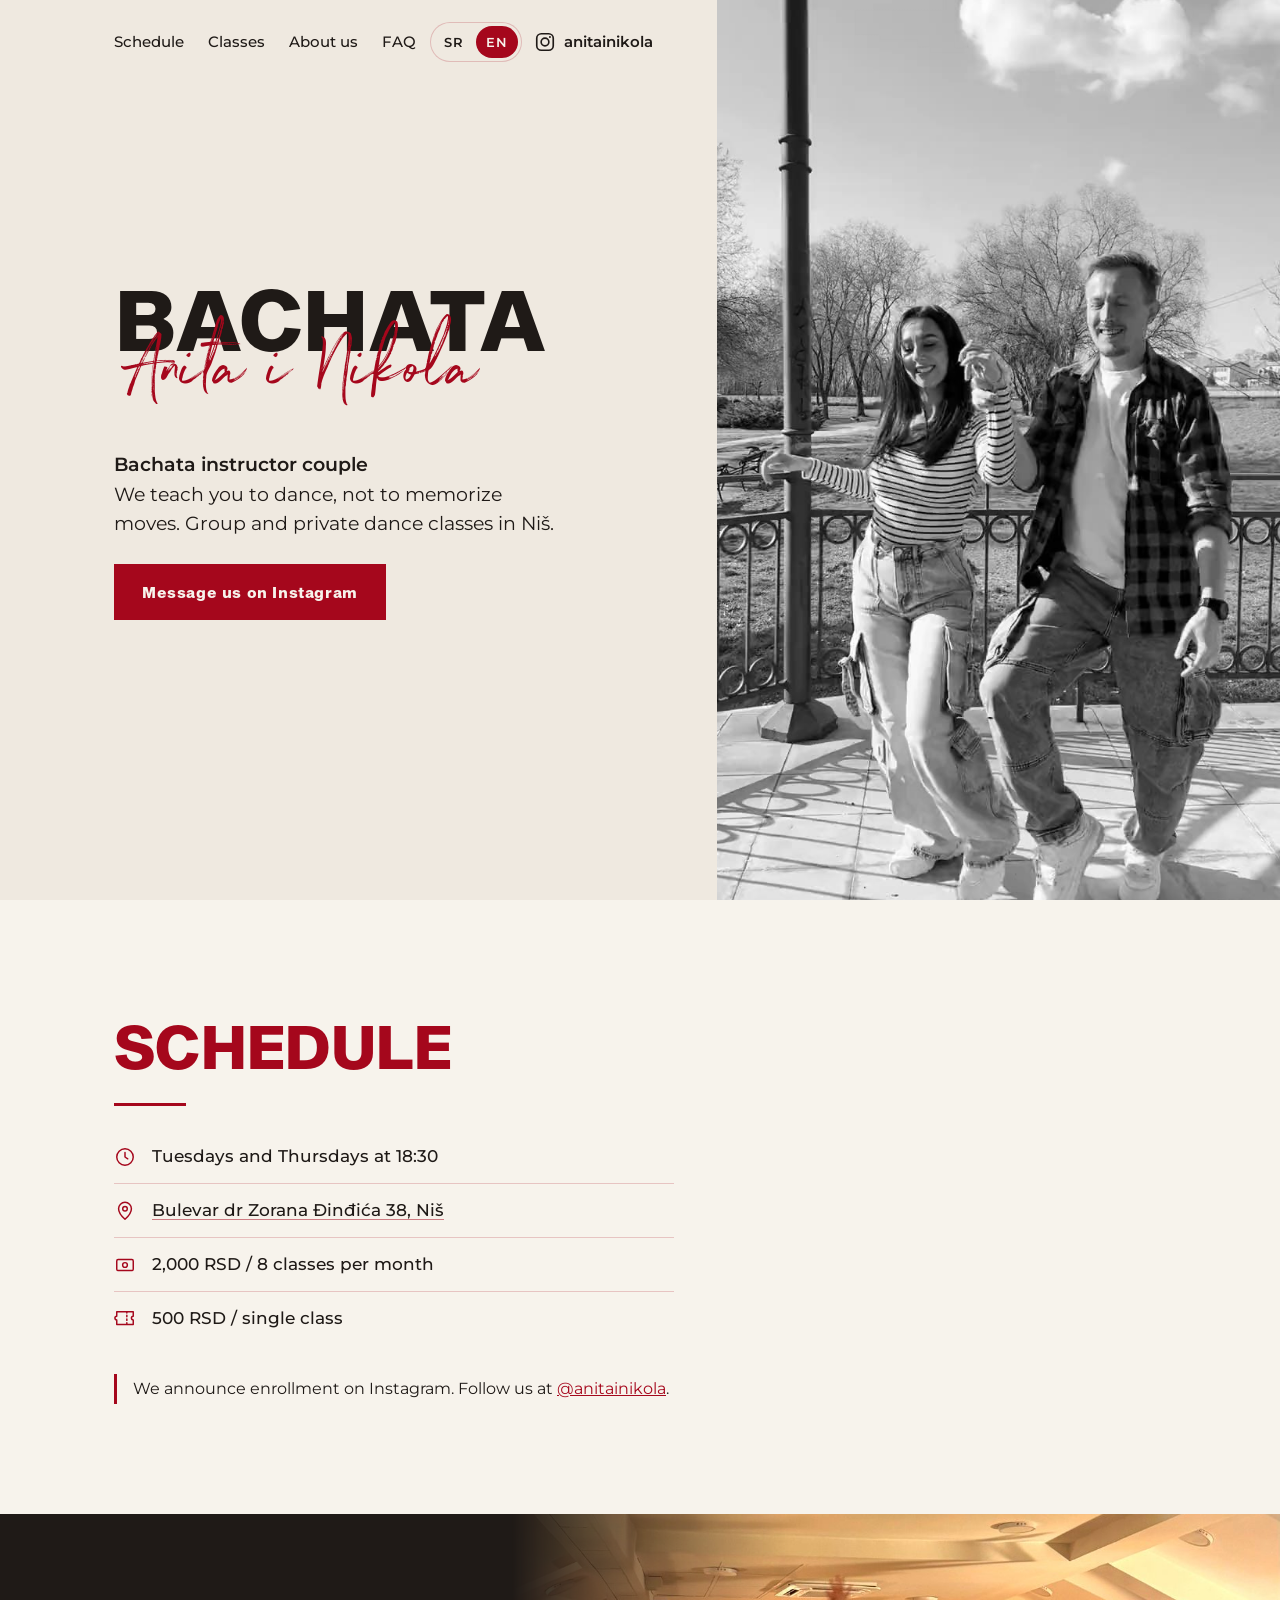
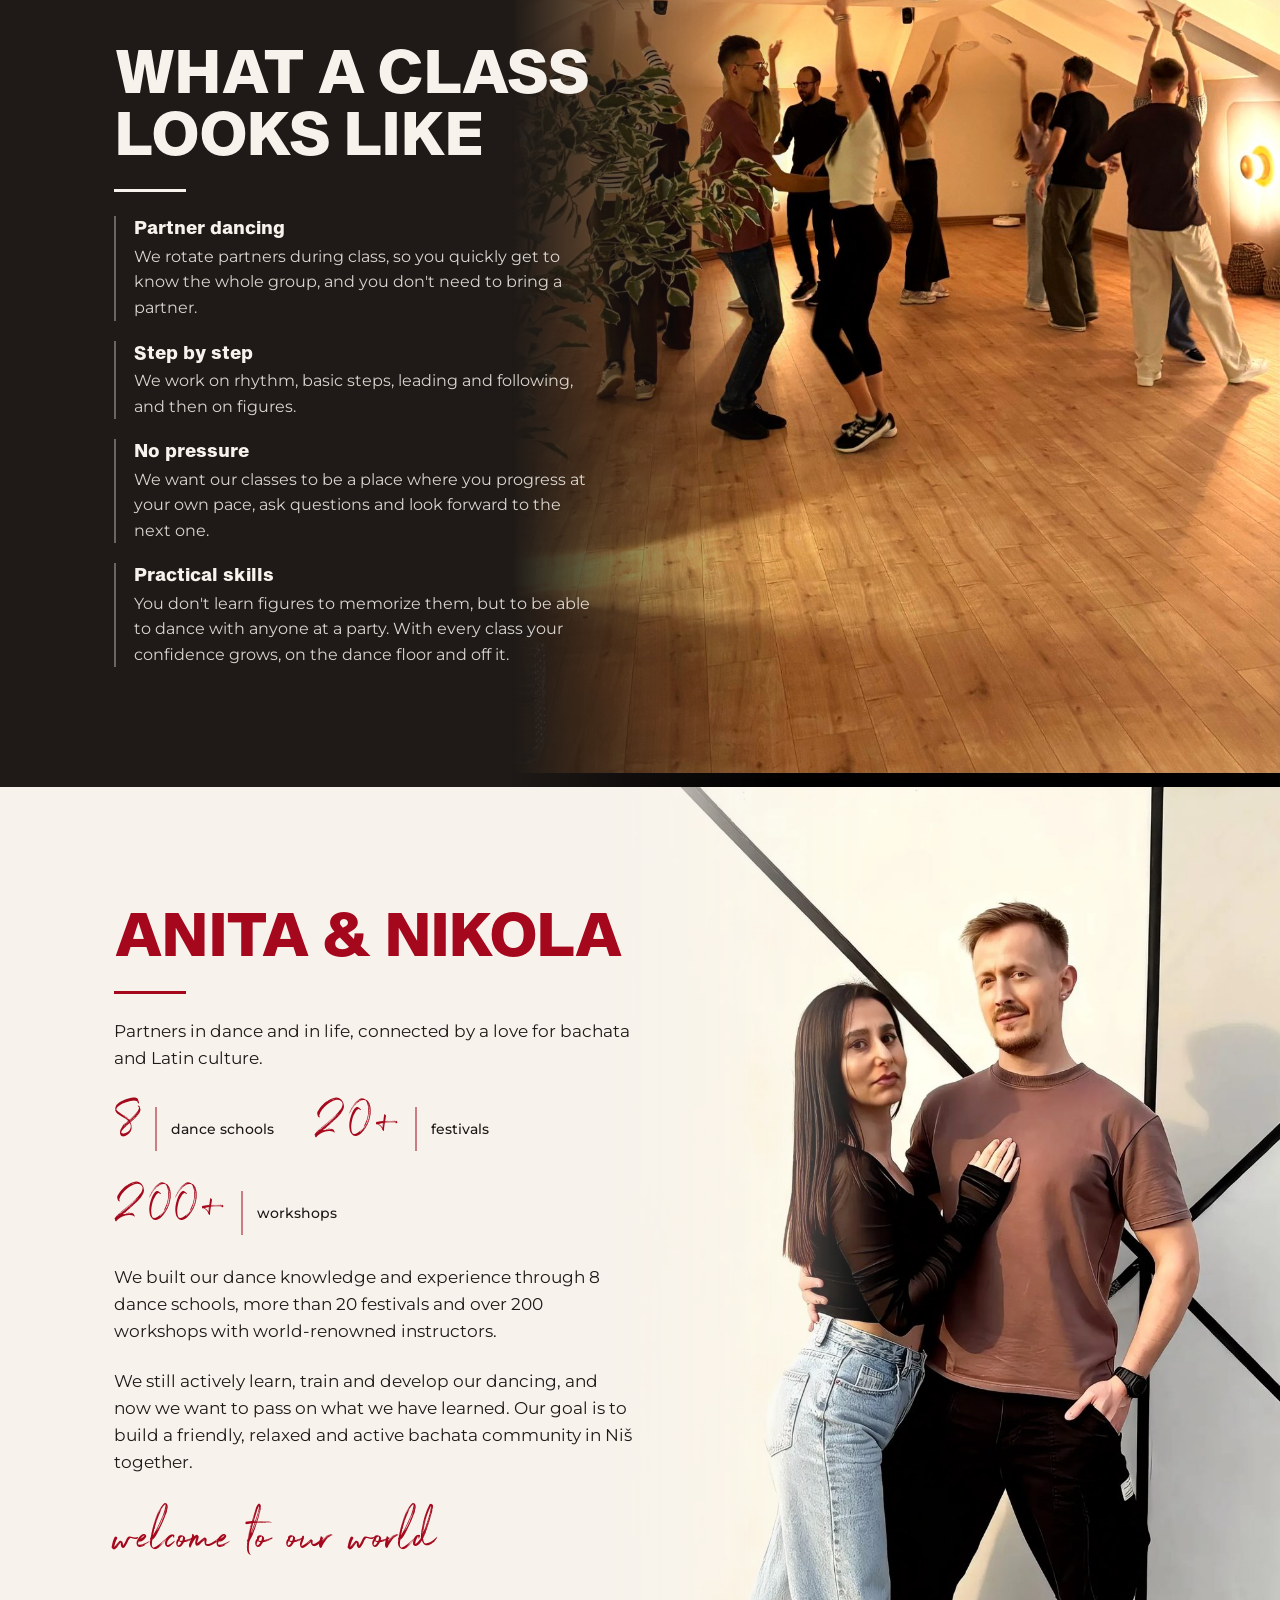
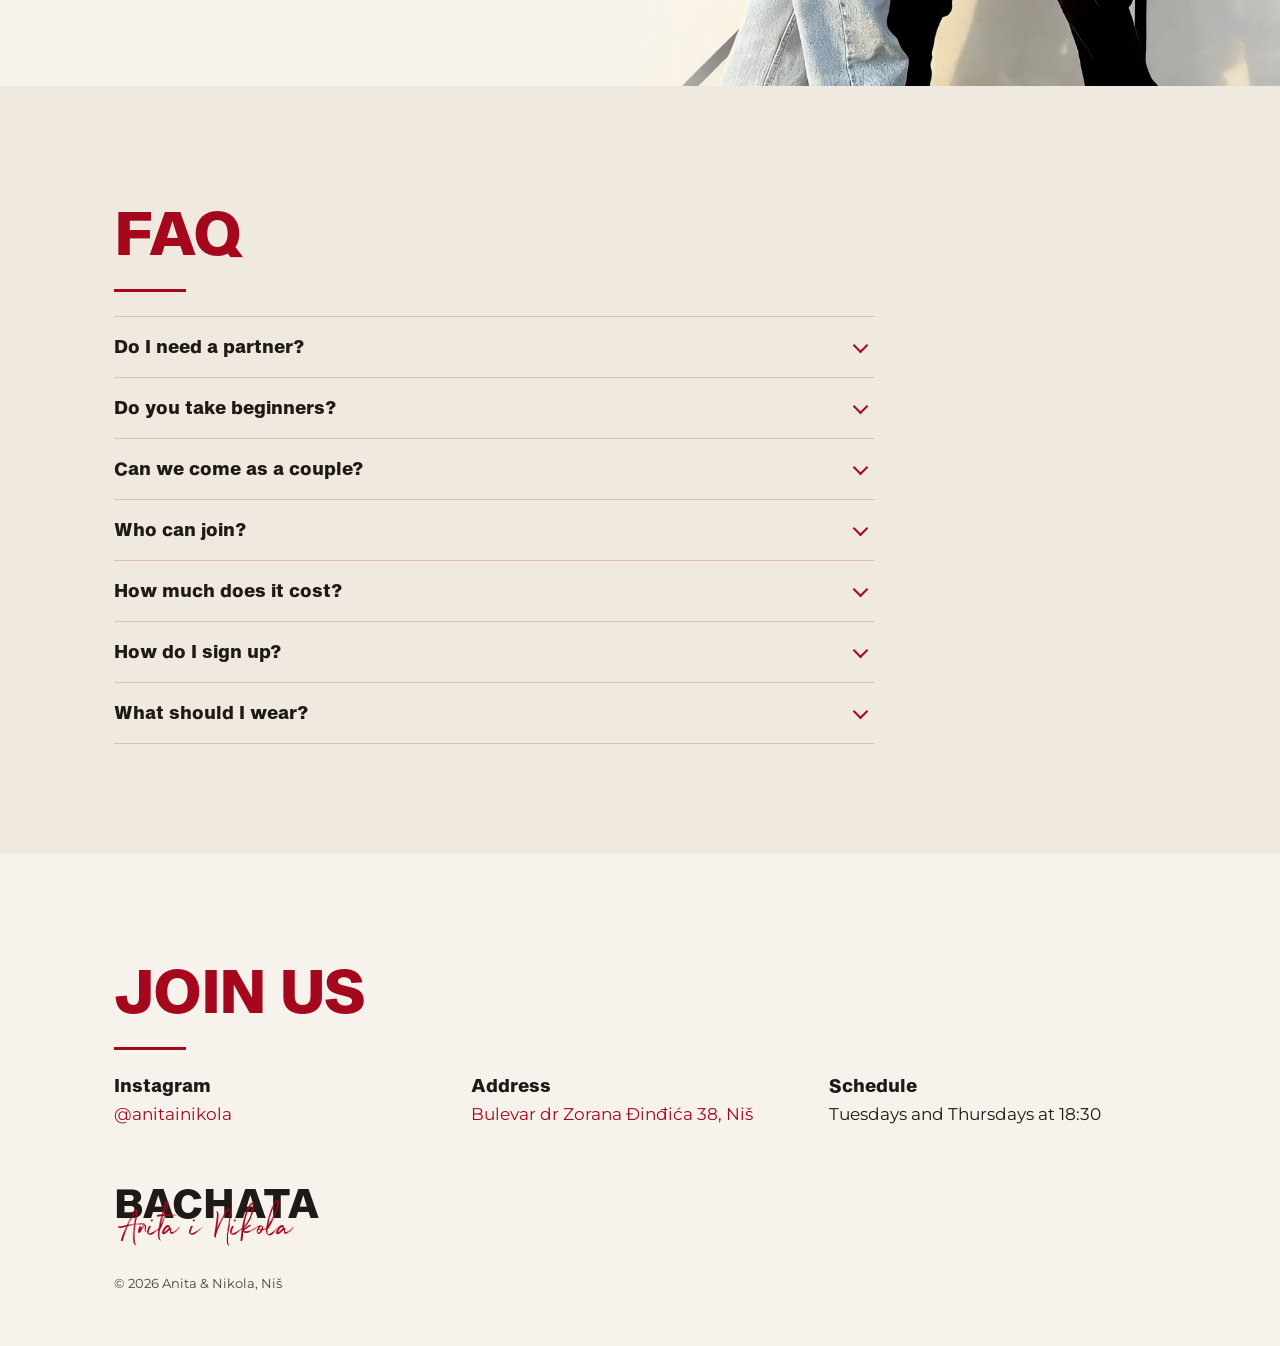
==== en/index.html @ 471838b1 "Nova verzija CSS-a Co-Authored-By: Claude Opus 5.5 <noreply@anthropic.com>" ====
<!doctype html>
<html lang="en">
<head>
<meta charset="utf-8">
<meta name="viewport" content="width=device-width, initial-scale=1, viewport-fit=cover">
<title>Bachata Classes in Niš – Dance Lessons for Adults | Anita & Nikola</title>
<meta name="description" content="Bachata partner dance classes for adults in Niš, Serbia. Beginners and couples welcome, no partner needed. Bulevar dr Zorana Đinđića 38, Niš.">
<link rel="canonical" href="https://bachatanis.rs/en/">
<link rel="alternate" hreflang="sr" href="https://bachatanis.rs/">
<link rel="alternate" hreflang="en" href="https://bachatanis.rs/en/">
<link rel="alternate" hreflang="x-default" href="https://bachatanis.rs/">
<meta name="theme-color" content="#1F1A17">

<meta property="og:type" content="website">
<meta property="og:locale" content="en_US">
<meta property="og:locale:alternate" content="sr_RS">
<meta property="og:url" content="https://bachatanis.rs/en/">
<meta property="og:title" content="Bachata Classes in Niš – Dance Lessons for Adults | Anita & Nikola">
<meta property="og:description" content="Bachata partner dance classes for adults in Niš. Bulevar dr Zorana Đinđića 38.">
<meta property="og:image" content="https://bachatanis.rs/img/og.jpg">
<meta name="twitter:card" content="summary_large_image">

<link rel="icon" href="../favicon.ico?v=3" sizes="any">
<link rel="icon" type="image/png" sizes="32x32" href="../img/favicon-32.png?v=3">
<link rel="icon" type="image/png" sizes="192x192" href="../img/icon-192.png?v=3">
<link rel="apple-touch-icon" href="../img/apple-touch-icon.png?v=3">

<link rel="preconnect" href="https://fonts.googleapis.com">
<link rel="preconnect" href="https://fonts.gstatic.com" crossorigin>
<link href="https://fonts.googleapis.com/css2?family=Montserrat:wght@400;500;600&family=Sacramento&display=swap" rel="stylesheet">
<link rel="preload" href="../fonts/SequelSans-HeavyBody.woff2" as="font" type="font/woff2" crossorigin>
<link rel="preload" href="../fonts/Northwell.woff2" as="font" type="font/woff2" crossorigin>
<link rel="preload" href="../img/hero-poster.jpg?v=7" as="image">

<script type="application/ld+json">
{
  "@context": "https://schema.org",
  "@type": "LocalBusiness",
  "@id": "https://bachatanis.rs/#skola",
  "name": "Bachata Niš – Anita & Nikola",
  "alternateName": ["Anita & Nikola", "Bachata Niš"],
  "description": "Bachata and partner dance classes for adults in Niš, Serbia. Beginners and couples welcome.",
  "url": "https://bachatanis.rs/en/",
  "image": ["https://bachatanis.rs/img/og.jpg", "https://bachatanis.rs/img/cas.jpg", "https://bachatanis.rs/img/par.jpg"],
  "logo": "https://bachatanis.rs/img/icon-512.png",
  "priceRange": "500–2,000 RSD",
  "currenciesAccepted": "RSD",
  "address": {
    "@type": "PostalAddress",
    "streetAddress": "Bulevar dr Zorana Đinđića 38",
    "addressLocality": "Niš",
    "addressCountry": "RS"
  },
  "areaServed": { "@type": "City", "name": "Niš" },
  "openingHoursSpecification": [{
    "@type": "OpeningHoursSpecification",
    "dayOfWeek": ["Tuesday", "Thursday"],
    "opens": "18:30"
  }],
  "makesOffer": [
    { "@type": "Offer", "name": "Monthly membership, 8 bachata classes", "price": "2000", "priceCurrency": "RSD" },
    { "@type": "Offer", "name": "Single bachata class", "price": "500", "priceCurrency": "RSD" }
  ],
  "sameAs": ["https://www.instagram.com/anitainikola/"]
}
</script>

<link rel="stylesheet" href="../css/site.css?v=5">
</head>
<body>

<main>
  <div class="hero">
    <div class="hero-media" aria-hidden="true">
      <img class="poster" src="../img/hero-poster.jpg?v=7" alt="" width="720" height="1280">
      <video id="hero-video" autoplay muted loop playsinline preload="auto">
        <source src="../video/hero.mp4?v=7" type="video/mp4">
      </video>
    </div>

    <header class="hero-top">
      <div class="wrap">
        <nav aria-label="Main menu">
          <a href="#schedule">Schedule</a>
          <a href="#classes">Classes</a>
          <a href="#about">About us</a>
          <a href="#faq">FAQ</a>
        </nav>
        <div class="lang" role="group" aria-label="Language">
          <a href="/" lang="sr" hreflang="sr">SR</a>
          <a href="/en/" aria-current="page" lang="en" hreflang="en">EN</a>
        </div>
        <a class="ig" href="https://www.instagram.com/anitainikola/"><svg viewBox="0 0 24 24" fill="none" stroke="currentColor" stroke-width="1.8" aria-hidden="true"><rect x="3" y="3" width="18" height="18" rx="5"/><circle cx="12" cy="12" r="4.2"/><circle cx="17.4" cy="6.6" r="1.1" fill="currentColor" stroke="none"/></svg><span>anitainikola</span></a>
      </div>
    </header>

    <div class="wrap content">
      <div>
        <h1 class="logo"><span class="word">Bachata</span><span class="hand">Anita i Nikola</span><span class="sr-only">: bachata and partner dance classes in Niš</span></h1>
        <p class="tagline"><strong>Bachata instructor couple</strong>We teach you to dance, not to memorize moves. Group and private dance classes in Niš.</p>
        <a class="cta" id="hero-cta" href="https://ig.me/m/anitainikola">Message us on Instagram</a>
      </div>
    </div>
  </div>

  <section id="schedule" class="alt">
    <div class="wrap">
      <h2>Schedule</h2>
      <div class="rule"></div>
      <ul class="info">
        <li><svg viewBox="0 0 24 24" fill="none" stroke="currentColor" stroke-width="1.6" stroke-linecap="round" stroke-linejoin="round" aria-hidden="true"><circle cx="12" cy="12" r="9"/><path d="M12 7v5l3 2"/></svg><span>Tuesdays and Thursdays at 18:30</span></li>
        <li><svg viewBox="0 0 24 24" fill="none" stroke="currentColor" stroke-width="1.6" stroke-linecap="round" stroke-linejoin="round" aria-hidden="true"><path d="M12 21s-7-6.2-7-11.5a7 7 0 0 1 14 0C19 14.8 12 21 12 21z"/><circle cx="12" cy="9.5" r="2.5"/></svg><a href="https://www.google.com/maps/search/?api=1&query=Bulevar+dr+Zorana+%C4%90in%C4%91i%C4%87a+38+Ni%C5%A1">Bulevar dr Zorana Đinđića 38, Niš</a></li>
        <li><svg viewBox="0 0 24 24" fill="none" stroke="currentColor" stroke-width="1.6" stroke-linecap="round" stroke-linejoin="round" aria-hidden="true"><rect x="3" y="6" width="18" height="12" rx="1.5"/><circle cx="12" cy="12" r="2.6"/></svg><span>2,000 RSD / 8 classes per month</span></li>
        <li><svg viewBox="0 0 24 24" fill="none" stroke="currentColor" stroke-width="1.6" stroke-linecap="round" stroke-linejoin="round" aria-hidden="true"><path d="M3 9a2 2 0 0 0 0 4v5h18v-5a2 2 0 0 1 0-4V4H3z"/><path d="M14 4v14" stroke-dasharray="1.5 2.5"/></svg><span>500 RSD / single class</span></li>
      </ul>
      <p class="notice">We announce enrollment on Instagram. Follow us at <a href="https://www.instagram.com/anitainikola/">@anitainikola</a>.</p>
    </div>
  </section>

  <section id="classes" class="overlay">
    <img class="bg" src="../img/cas.jpg?v=3" alt="Students dancing in pairs at a bachata class in Niš" loading="lazy" width="900" height="1600">
    <div class="wrap">
      <div class="inner">
        <h2>What a class looks like</h2>
        <div class="rule"></div>
        <ul class="points">
          <li><h3>Partner dancing</h3><p>We rotate partners during class, so you quickly get to know the whole group, and you don't need to bring a partner.</p></li>
          <li><h3>Step by step</h3><p>We work on rhythm, basic steps, leading and following, and then on figures.</p></li>
          <li><h3>No pressure</h3><p>We want our classes to be a place where you progress at your own pace, ask questions and look forward to the next one.</p></li>
          <li><h3>Practical skills</h3><p>You don't learn figures to memorize them, but to be able to dance with anyone at a party. With every class your confidence grows, on the dance floor and off it.</p></li>
        </ul>
      </div>
    </div>
  </section>

  <section id="about" class="alt veil">
    <img class="photo" src="../img/par.jpg?v=3" alt="Anita and Nikola, bachata instructors from Niš" loading="lazy" width="1400" height="1400">
    <div class="wrap">
      <div class="inner">
        <h2>Anita & Nikola</h2>
        <div class="rule"></div>
        <p class="lead">Partners in dance and in life, connected by a love for bachata and Latin culture.</p>
        <div class="stats">
          <div class="stat"><span class="n">8</span><span class="d"></span><span class="l">dance schools</span></div>
          <div class="stat"><span class="n">20+</span><span class="d"></span><span class="l">festivals</span></div>
          <div class="stat"><span class="n">200+</span><span class="d"></span><span class="l">workshops</span></div>
        </div>
        <p class="about">We built our dance knowledge and experience through 8 dance schools, more than 20 festivals and over 200 workshops with world-renowned instructors.</p>
        <p class="about">We still actively learn, train and develop our dancing, and now we want to pass on what we have learned. Our goal is to build a friendly, relaxed and active bachata community in Niš together.</p>
        <p class="script">welcome to our world</p>
      </div>
    </div>
  </section>

  <section id="faq">
    <div class="wrap">
      <h2>FAQ</h2>
      <div class="rule"></div>
      <div class="faq">
        <details>
          <summary>Do I need a partner?</summary>
          <p>No. Most students come on their own, and we rotate partners during class, so everyone always has someone to dance with.</p>
        </details>
        <details>
          <summary>Do you take beginners?</summary>
          <p>We open new groups, including groups for beginners, from time to time. We announce enrollment on Instagram, so follow <a href="https://www.instagram.com/anitainikola/">@anitainikola</a>.</p>
        </details>
        <details>
          <summary>Can we come as a couple?</summary>
          <p>Of course, couples are welcome. We rotate partners during class, so you will dance with each other and with the rest of the group.</p>
        </details>
        <details>
          <summary>Who can join?</summary>
          <p>Classes are for adults, 18 and over. Students also have a shared Viber group.</p>
        </details>
        <details>
          <summary>How much does it cost?</summary>
          <p>The monthly membership is 2,000 RSD for 8 classes, paid per calendar month. A single class is 500 RSD.</p>
        </details>
        <details>
          <summary>How do I sign up?</summary>
          <p>Send us a message on Instagram at <a href="https://ig.me/m/anitainikola">@anitainikola</a> and wait for us to confirm your spot.</p>
        </details>
        <details>
          <summary>What should I wear?</summary>
          <p>Comfortable clothes you can move freely in, and a spare pair of sneakers that you only wear in the studio.</p>
        </details>
      </div>
    </div>
  </section>
</main>

<footer class="alt">
  <div class="wrap">
    <h2>Join us</h2>
    <div class="rule"></div>
    <div class="contact">
      <div>
        <h3>Instagram</h3>
        <p><a href="https://www.instagram.com/anitainikola/">@anitainikola</a></p>
      </div>
      <div>
        <h3>Address</h3>
        <p><a href="https://www.google.com/maps/search/?api=1&query=Bulevar+dr+Zorana+%C4%90in%C4%91i%C4%87a+38+Ni%C5%A1">Bulevar dr Zorana Đinđića 38, Niš</a></p>
      </div>
      <div>
        <h3>Schedule</h3>
        <p>Tuesdays and Thursdays at 18:30</p>
      </div>
    </div>
    <div class="sign">
      <p class="logo"><span class="word">Bachata</span><span class="hand">Anita i Nikola</span></p>
    </div>
    <p class="fine">© 2026 Anita & Nikola, Niš</p>
  </div>
</footer>

<div class="bar" id="bar" aria-hidden="true">
  <a class="cta" href="https://ig.me/m/anitainikola" tabindex="-1">Message us on Instagram</a>
</div>

<script src="../js/site.js?v=1"></script>

</body>
</html>
---- css/site.css ----
/* Weight 100–600 → Bold Head, 601–800 → Heavy Body */
@font-face {
  font-family: "Sequel";
  src: url("../fonts/SequelSans-BoldHead.woff2") format("woff2");
  font-weight: 100 600;
  font-display: swap;
}
@font-face {
  font-family: "Sequel";
  src: url("../fonts/SequelSans-HeavyBody.woff2") format("woff2");
  font-weight: 601 800;
  font-display: swap;
}
/* Northwell nema č, ć, đ — ta slova padaju na Sacramento */
@font-face {
  font-family: "Northwell";
  src: url("../fonts/Northwell.woff2") format("woff2");
  font-weight: 400;
  font-display: swap;
}

:root {
  --red: #A5071C;
  --red-hover: #C4152C;
  --red-press: #7C0514;
  --red-50: rgba(165, 7, 28, 0.5);
  --red-20: rgba(165, 7, 28, 0.2);
  --cream: #EFE9E0;
  --paper: #F7F3EC;
  --ink: #1F1A17;
  --ink-600: #4A423C;

  --font-display: "Sequel", "Archivo", system-ui, sans-serif;
  --font-body: "Montserrat", system-ui, sans-serif;
  --font-script: "Northwell", "Sacramento", cursive;

  --ease: cubic-bezier(0.22, 0.61, 0.36, 1);
  --dur: 220ms;
  --pad: 22px;
  --max: 1180px;
  --bar-h: 76px;
}

/* ---------- Base: phone ---------- */
* { box-sizing: border-box; }
html { scroll-behavior: smooth; -webkit-text-size-adjust: 100%; }
body {
  margin: 0;
  background: var(--cream);
  color: var(--ink);
  font-family: var(--font-body);
  font-size: 17px;
  line-height: 1.6;
  -webkit-font-smoothing: antialiased;
  -webkit-tap-highlight-color: transparent;
  padding-bottom: calc(var(--bar-h) + env(safe-area-inset-bottom));
}
img { display: block; max-width: 100%; }
a { color: var(--red); }
:focus-visible { outline: 2px solid var(--red); outline-offset: 3px; }

.wrap { max-width: var(--max); margin: 0 auto; padding: 0 var(--pad); }

/* Type */
/* line-height ostavlja mesta za kvačice (Č, Š) iznad velikih slova */
h2 {
  font-family: var(--font-display);
  font-weight: 800;
  font-size: 36px;
  text-transform: uppercase;
  letter-spacing: -0.028em;
  line-height: 1.04;
  color: var(--red);
  margin: 0;
  padding-top: 0.08em;
}
h3 {
  font-family: var(--font-display);
  font-weight: 700;
  font-size: 18px;
  line-height: 1.3;
  margin: 0 0 4px;
}
.rule { width: 64px; height: 3px; background: var(--red); margin: 20px 0; }
.lead { font-size: 17px; max-width: 34em; margin: 0; }
.script {
  font-family: var(--font-script);
  font-size: 44px;
  line-height: 1.1;
  color: var(--red);
  margin: 18px 0 0;
}

/* CTA */
.cta {
  display: flex;
  align-items: center;
  justify-content: center;
  min-height: 56px;
  margin-top: 26px;
  padding: 0 28px;
  background: var(--red);
  color: var(--paper);
  font-family: var(--font-display);
  font-weight: 700;
  font-size: 15px;
  letter-spacing: 0.04em;
  text-decoration: none;
  text-align: center;
  transition: background var(--dur) var(--ease), color var(--dur) var(--ease);
}
.cta:hover { background: var(--red-hover); }
.cta:active { background: var(--red-press); }

/* ---------- Hero: video preko celog ekrana ---------- */
.hero {
  position: relative;
  min-height: 100svh;
  display: flex;
  flex-direction: column;
  justify-content: flex-end;
  overflow: hidden;
  background: var(--ink);
  color: var(--paper);
}
.hero-media {
  position: absolute; inset: 0;
  background: var(--ink);
}
/* Dok se video učitava vidi se crno-beli kadar; kad video krene, dobija boju i oživi */
.hero-media .poster, .hero-media video {
  position: absolute; inset: 0;
  width: 100%; height: 100%;
  object-fit: cover;
  object-position: center 40%;
}
.hero-media .poster { filter: grayscale(1); transition: filter 900ms var(--ease); }
.hero-media video { opacity: 0; transition: opacity 900ms var(--ease); }
.hero-media.live .poster { filter: none; }
.hero-media.live video { opacity: 1; }
.hero-media::after {
  content: ""; position: absolute; inset: 0;
  background: linear-gradient(180deg,
    rgba(31, 26, 23, 0.35) 0%,
    rgba(31, 26, 23, 0) 22%,
    rgba(31, 26, 23, 0) 42%,
    rgba(31, 26, 23, 0.72) 72%,
    rgba(31, 26, 23, 0.9) 100%);
}
.hero-top {
  position: absolute; z-index: 2; top: 0; left: 0; right: 0;
}
.hero-top .wrap { display: flex; justify-content: flex-end; align-items: center; height: 72px; }
.hero-top nav { display: none; }
.hero-top a { color: var(--paper); text-decoration: none; }
.ig {
  display: inline-flex; align-items: center; gap: 8px;
  min-height: 44px; padding: 0 16px 0 12px;
  border-radius: 999px;
  background: rgba(31, 26, 23, 0.45);
  font-size: 15px; font-weight: 600;
  transition: background var(--dur) var(--ease);
}
.ig svg { width: 22px; height: 22px; flex: none; }
.ig:hover { background: rgba(31, 26, 23, 0.65); }
.hero .wrap.content { position: relative; z-index: 2; width: 100%; padding-bottom: 36px; }

/* Logo: BACHATA + rukopisno "Anita i Nikola" */
.logo { margin: 0; line-height: 1; }
.logo .word {
  display: block;
  font-family: var(--font-display);
  font-weight: 800;
  font-size: 64px;
  text-transform: uppercase;
  letter-spacing: -0.02em;
  line-height: 0.9;
}
.logo .hand {
  display: block;
  font-family: var(--font-script);
  font-weight: 400;
  font-size: 62px;
  line-height: 1;
  margin: -0.2em 0 0 0.14em;
  white-space: nowrap;
  color: var(--red);
}
/* Na tamnom videu crvena mora biti svetlija da bi se videla */
.hero .logo .hand { color: #E3304A; font-size: 56px; text-shadow: 0 2px 14px rgba(31, 26, 23, 0.35); }
.hero .tagline { margin: 22px 0 0; font-size: 17px; line-height: 1.55; max-width: 24em; }
.hero .tagline strong { display: block; font-weight: 600; }
.hero .cta { background: var(--paper); color: var(--red); }
.hero .cta:hover { background: #fff; }
.hero .cta:active { background: var(--cream); }

/* Sections */
section { padding: 64px 0; }
.alt { background: var(--paper); }

.notice {
  border-left: 3px solid var(--red);
  padding: 2px 0 2px 16px;
  margin: 28px 0 0;
  max-width: 36em;
  font-size: 16px;
}

/* Termini: isti raspored kao story "BACHATA ČASOVI" — ikonice i tanke linije */
.info { list-style: none; padding: 0; margin: 20px 0 0; max-width: 560px; }
.info li {
  display: flex; gap: 16px; align-items: center;
  min-height: 54px; padding: 12px 0;
  border-bottom: 1px solid var(--red-20);
  font-size: 16px; font-weight: 500; line-height: 1.4;
}
.info li:last-child { border-bottom: 0; }
.info svg { width: 22px; height: 22px; flex: none; color: var(--red); }
.info a { color: inherit; text-decoration: underline; text-decoration-color: var(--red-50); text-underline-offset: 3px; }
.info small { display: block; margin-top: 2px; font-size: 14px; font-weight: 400; color: var(--ink-600); }

/* Kako izgleda čas: fotografija sa časa se utapa u tamnu pozadinu, tekst ide preko */
.overlay { position: relative; overflow: hidden; padding: 0; background: var(--ink); color: var(--paper); }
.overlay .bg {
  width: 100%; height: auto; aspect-ratio: 1125 / 1350;
  object-fit: cover; object-position: center 60%;
  -webkit-mask-image: linear-gradient(180deg, #000 0%, #000 38%, rgba(0,0,0,.72) 56%, rgba(0,0,0,.3) 76%, transparent 96%);
          mask-image: linear-gradient(180deg, #000 0%, #000 38%, rgba(0,0,0,.72) 56%, rgba(0,0,0,.3) 76%, transparent 96%);
}
/* Naslov i tekst počinju preko parketa, gde fotografija već prelazi u tamnu pozadinu */
.overlay .wrap { position: relative; z-index: 2; margin-top: -58vw; padding-bottom: 64px; }
.overlay h2, .overlay h3 { color: var(--paper); }
.overlay .rule { background: var(--paper); }

.points { list-style: none; padding: 0; margin: 24px 0 0; display: grid; gap: 20px; }
.points li { padding-left: 18px; border-left: 2px solid rgba(247, 243, 236, 0.35); }
.points p { margin: 0; font-size: 16px; color: rgba(247, 243, 236, 0.86); }

/* O nama: fotografija se utapa u pozadinu, kao na storijima */
.veil { position: relative; overflow: hidden; padding-top: 0; }
.veil .photo {
  width: 100%; height: auto; aspect-ratio: 1 / 1.1;
  object-fit: cover; object-position: center 30%;
  -webkit-mask-image: linear-gradient(180deg, #000 55%, rgba(0,0,0,.5) 80%, transparent 100%);
          mask-image: linear-gradient(180deg, #000 55%, rgba(0,0,0,.5) 80%, transparent 100%);
}
.veil .wrap { position: relative; margin-top: -96px; }
.veil .script { margin-top: 40px; }

/* Brojke */
.stats { display: grid; grid-template-columns: repeat(3, 1fr); gap: 12px; margin-top: 28px; }
.stat { display: flex; flex-direction: column; align-items: flex-start; gap: 6px; }
.stat .n { font-family: var(--font-script); font-size: 48px; line-height: 1; color: var(--red); }
.stat .d { display: none; flex: none; width: 2px; height: 44px; background: var(--red-50); }
.stat .l { font-size: 13px; font-weight: 500; line-height: 1.34; }
.about { margin: 22px 0 0; font-size: 16px; max-width: 36em; }

/* Pitanja */
.faq { margin-top: 24px; max-width: 760px; }
.faq details { border-bottom: 1px solid var(--red-20); }
.faq details:first-child { border-top: 1px solid var(--red-20); }
.faq summary {
  cursor: pointer; list-style: none;
  min-height: 60px; display: flex; align-items: center;
  padding: 14px 40px 14px 0; position: relative;
  font-family: var(--font-display); font-weight: 700; font-size: 17px; line-height: 1.3;
}
.faq summary::-webkit-details-marker { display: none; }
.faq summary::after {
  content: ""; position: absolute; right: 8px; top: 50%;
  width: 9px; height: 9px; margin-top: -7px;
  border-right: 2px solid var(--red); border-bottom: 2px solid var(--red);
  transform: rotate(45deg); transition: transform var(--dur) var(--ease);
}
.faq details[open] summary::after { transform: rotate(-135deg); margin-top: -2px; }
.faq details p { margin: 0 0 20px; max-width: 40em; font-size: 16px; }

/* Kontakt */
footer { padding: 64px 0 32px; }
.contact { display: grid; gap: 20px; margin-top: 24px; }
.contact a { text-decoration: none; }
.contact p { margin: 0; }
.sign { margin-top: 56px; color: var(--ink); }
.sign .logo .word { font-size: 40px; }
.sign .logo .hand { font-size: 40px; }
.fine { margin-top: 20px; font-size: 13px; color: var(--ink-600); }

/* Traka sa dugmetom na dnu ekrana (samo telefon) */
.bar {
  position: fixed; z-index: 10; left: 0; right: 0; bottom: 0;
  padding: 10px var(--pad) calc(10px + env(safe-area-inset-bottom));
  background: rgba(239, 233, 224, 0.96);
  border-top: 1px solid var(--red-20);
  transform: translateY(110%);
  transition: transform var(--dur) var(--ease);
}
.bar.show { transform: none; }
.bar .cta { margin: 0; }

@media (prefers-reduced-motion: reduce) {
  html { scroll-behavior: auto; }
  .hero-media video { display: none; }
  .hero-media .poster { filter: none; }
}

/* ---------- Veći telefoni i tableti ---------- */
@media (min-width: 600px) {
  :root { --pad: 40px; }
  h2 { font-size: 46px; }
    .logo .word { font-size: 96px; }
  .logo .hand { font-size: 92px; }
  .hero .logo .hand { font-size: 84px; }
  .cta { display: inline-flex; }
  .bar .cta { display: flex; }
  .stats { display: flex; flex-wrap: wrap; gap: 26px 40px; }
  .stat { flex-direction: row; align-items: center; gap: 14px; }
  .stat .d { display: block; }
  .stat .n { font-size: 58px; }
  .stat .l { font-size: 14px; }
  .contact { grid-template-columns: repeat(3, 1fr); }
}

/* ---------- Desktop: logo levo, video desno ---------- */
@media (min-width: 960px) {
  :root { --pad: 64px; --bar-h: 0px; }
  body { padding-bottom: 0; }
  .bar { display: none; }

  .hero {
    min-height: min(100vh, 900px);
    justify-content: center;
    background: var(--cream);
    color: var(--ink);
  }
  .hero .logo .hand { color: var(--red); text-shadow: none; font-size: clamp(80px, 6.3vw, 104px); }
  .hero-media { left: auto; width: 44%; }
  .hero-media::after { display: none; }
  .hero-top { right: 44%; }
  .hero-top .wrap { justify-content: space-between; height: 84px; max-width: none; margin: 0; padding-left: max(var(--pad), calc((100vw - var(--max)) / 2 + var(--pad))); }
  .hero-top nav { display: flex; gap: 30px; }
  .hero-top nav a { color: var(--ink); font-size: 15px; font-weight: 500; transition: color var(--dur) var(--ease); }
  .hero-top nav a:hover { color: var(--red); }
  .ig { color: var(--ink) !important; background: transparent; padding: 0; }
  .ig:hover { background: transparent; color: var(--red) !important; }
  .hero .wrap.content { padding-top: 84px; padding-bottom: 84px; }
  .hero .wrap.content > div { max-width: 50%; }
  .logo .word { font-size: clamp(84px, 6.6vw, 108px); }
  .logo .hand { font-size: clamp(80px, 6.3vw, 104px); }
  .hero .tagline { color: var(--ink); font-size: 19px; margin-top: 30px; }
  .hero .cta { background: var(--red); color: var(--paper); }
  .hero .cta:hover { background: var(--red-hover); }
  .hero .cta:active { background: var(--red-press); }

  section { padding: 110px 0; }
  h2 { font-size: 60px; }
    .rule { width: 72px; margin: 26px 0 24px; }
  .script { font-size: 54px; }

  .info li { font-size: 17px; }

  .overlay .bg {
    position: absolute; top: 0; right: 0; bottom: 0; width: 60%; height: 100%; aspect-ratio: auto;
    -webkit-mask-image: linear-gradient(90deg, transparent 0%, rgba(0,0,0,.5) 16%, #000 36%);
            mask-image: linear-gradient(90deg, transparent 0%, rgba(0,0,0,.5) 16%, #000 36%);
  }
  .overlay .wrap { margin-top: 0; padding-top: 120px; padding-bottom: 120px; min-height: 760px; display: flex; align-items: center; }
  .overlay .inner { max-width: 480px; }

  .veil { padding-top: 110px; }
  .veil .photo {
    position: absolute; top: 0; right: 0; bottom: 0; width: 52%; height: 100%; aspect-ratio: auto;
    object-position: center 30%;
    -webkit-mask-image: linear-gradient(90deg, transparent 0%, rgba(0,0,0,.5) 18%, #000 40%);
            mask-image: linear-gradient(90deg, transparent 0%, rgba(0,0,0,.5) 18%, #000 40%);
  }
  .veil .wrap { margin-top: 0; }
  .veil .inner { max-width: 520px; }
  .about { font-size: 17px; }

  .faq summary { font-size: 18px; }
  footer { padding: 100px 0 40px; }
}

/* ---------- Tekst samo za Google i čitače ekrana ---------- */
.sr-only {
  position: absolute; width: 1px; height: 1px; overflow: hidden;
  clip: rect(0 0 0 0); clip-path: inset(50%); white-space: nowrap;
}

/* ---------- Izbor jezika: SR / EN ---------- */
.hero-top .wrap { justify-content: space-between; gap: 12px; }
.lang {
  display: inline-flex; align-items: center; gap: 2px;
  min-height: 44px; padding: 4px;
  border-radius: 999px;
  background: rgba(31, 26, 23, 0.45);
}
.hero-top .lang a {
  display: flex; align-items: center; justify-content: center;
  min-width: 40px; height: 36px; padding: 0 10px;
  border-radius: 999px;
  font-size: 13px; font-weight: 600; letter-spacing: 0.06em;
  color: rgba(247, 243, 236, 0.85);
  transition: background var(--dur) var(--ease), color var(--dur) var(--ease);
}
.hero-top .lang a:hover { color: var(--paper); }
.hero-top .lang a[aria-current="page"] { background: var(--paper); color: var(--red); }

@media (min-width: 960px) {
  .hero-top nav { margin-right: auto; gap: 24px; }
  .hero-top nav a { white-space: nowrap; }
  .lang { background: transparent; box-shadow: inset 0 0 0 1px var(--red-20); min-height: 40px; }
  .hero-top .lang a { color: var(--ink); height: 32px; }
  .hero-top .lang a:hover { color: var(--red); }
  .hero-top .lang a[aria-current="page"] { background: var(--red); color: var(--paper); }
}
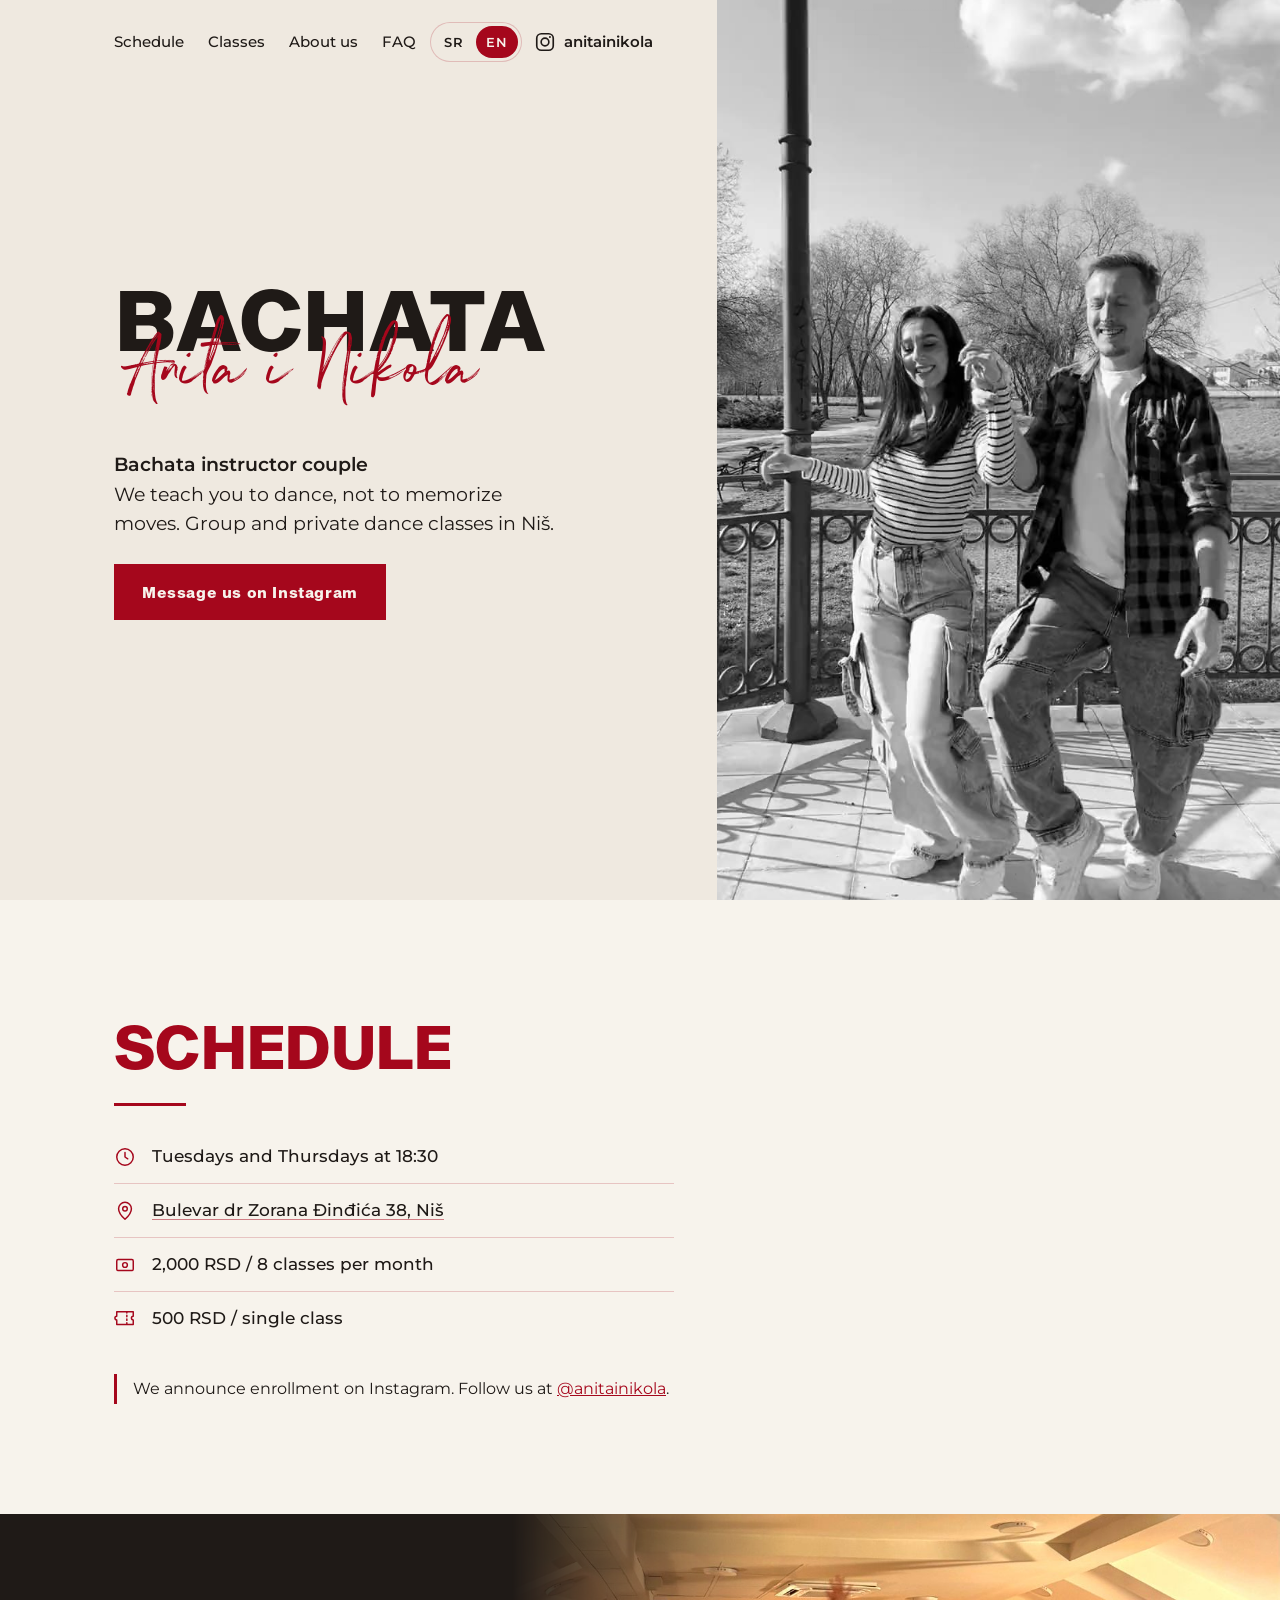
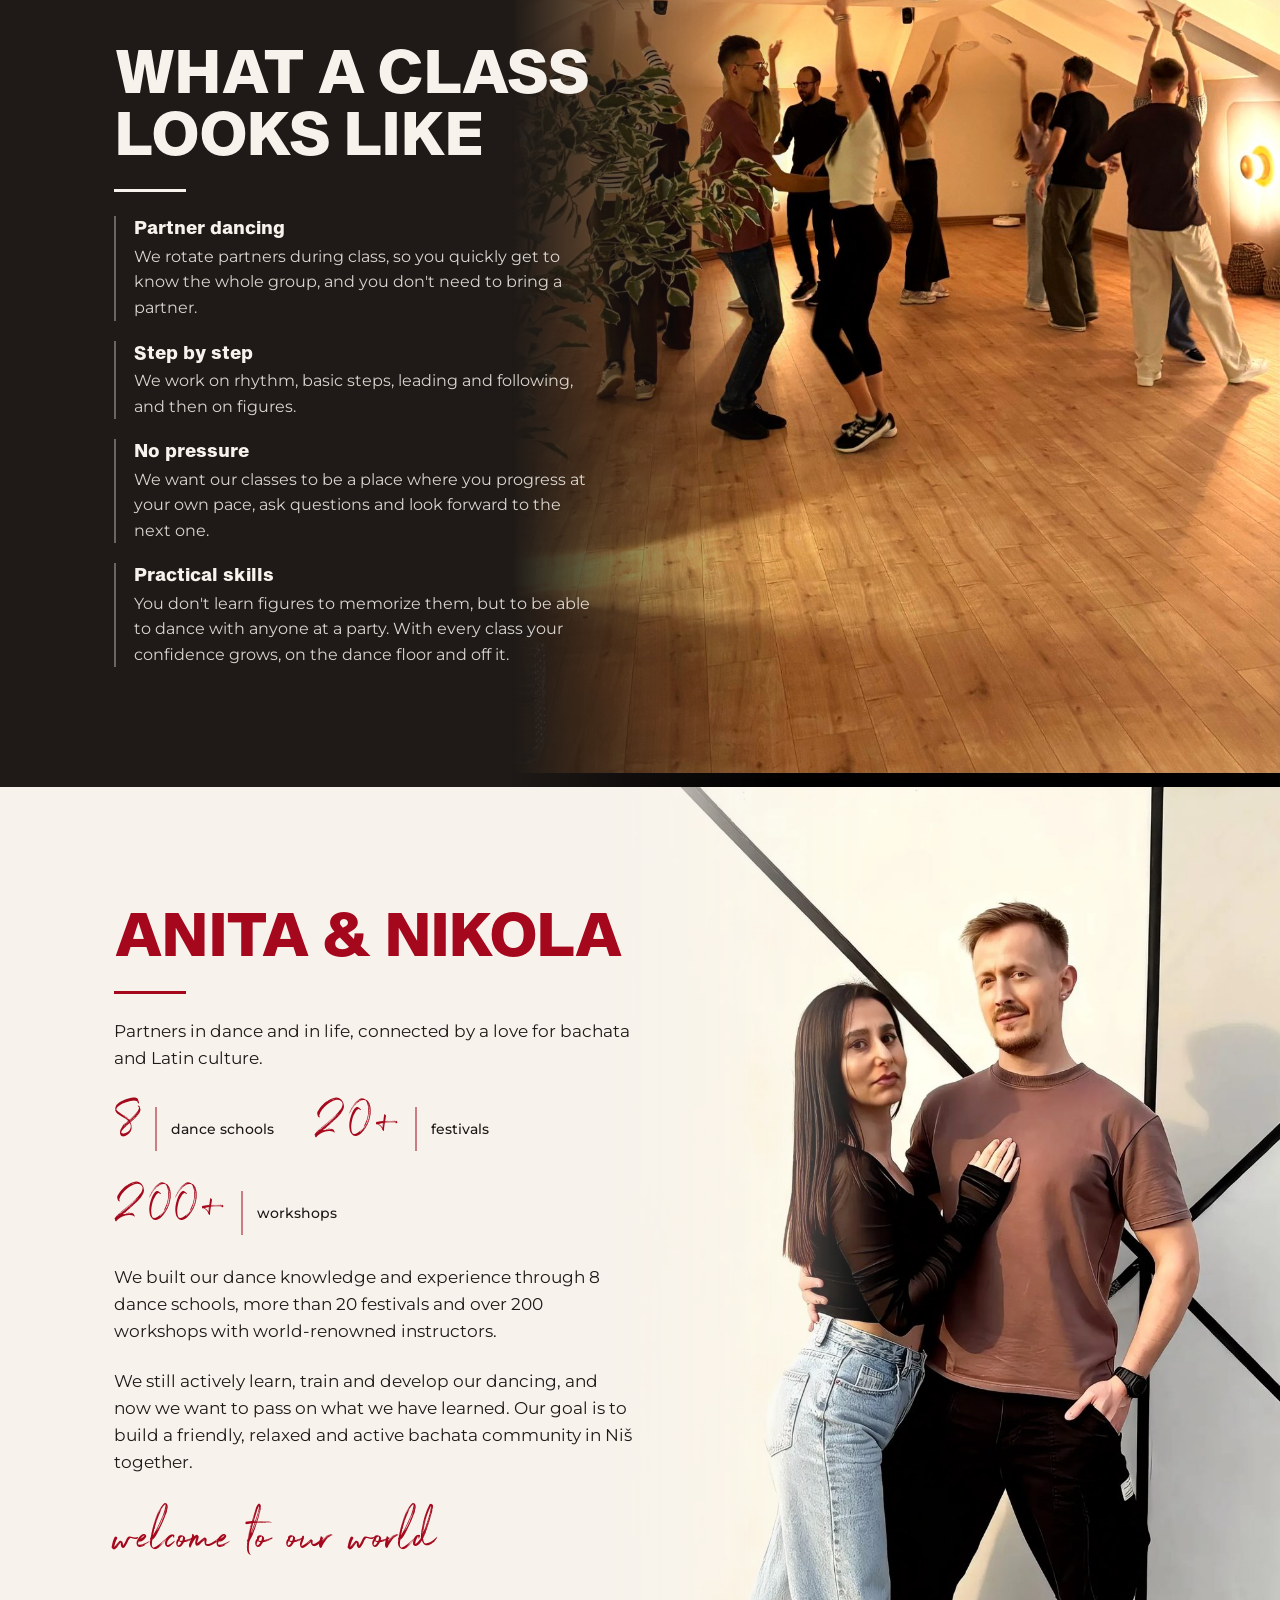
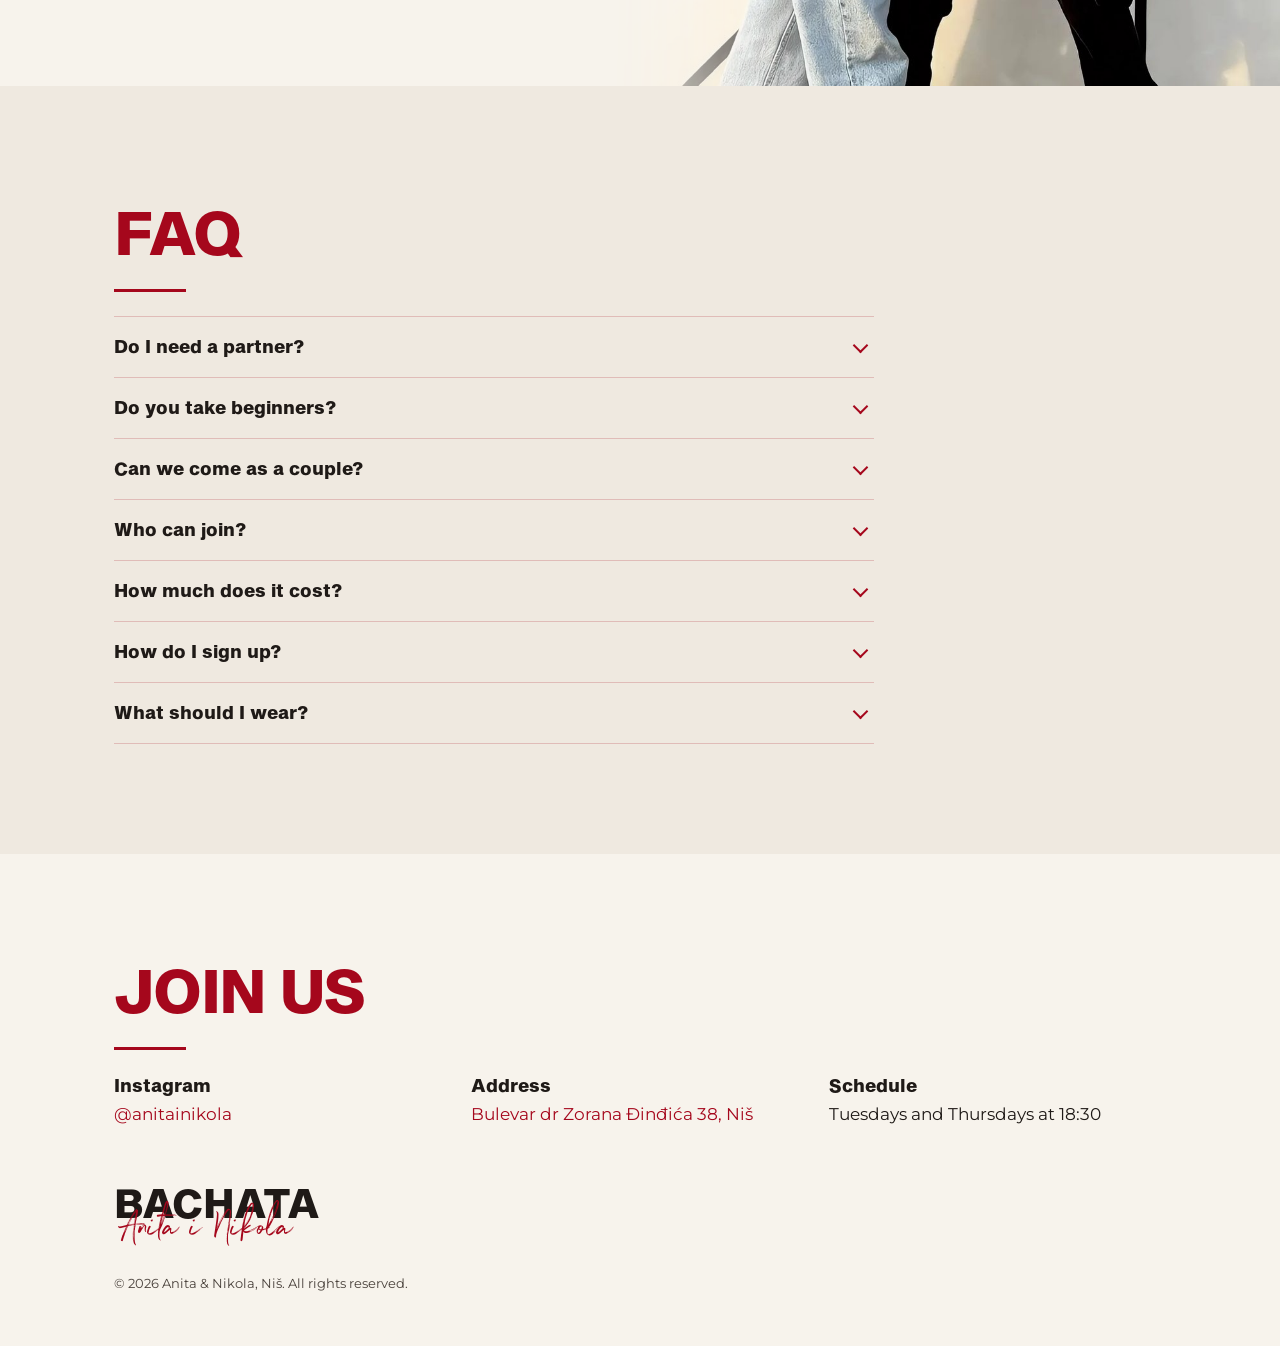
==== commit 0f2b4d60: "Licenca i "Sva prava zadržana" u podnožju Co-Authored-By: Claude Opus 5.5 <noreply@anthropic.com>" ====
--- a/en/index.html
+++ b/en/index.html
@@ -3,8 +3,8 @@
 <head>
 <meta charset="utf-8">
 <meta name="viewport" content="width=device-width, initial-scale=1, viewport-fit=cover">
-<title>Bachata Classes in Niš – Dance Lessons for Adults | Anita & Nikola</title>
-<meta name="description" content="Bachata partner dance classes for adults in Niš, Serbia. Beginners and couples welcome, no partner needed. Bulevar dr Zorana Đinđića 38, Niš.">
+<title>Bachata Classes in Niš - Dance Lessons for Adults | Anita & Nikola</title>
+<meta name="description" content="Bachata classes for adults in Niš, Serbia: a social Latin partner dance. Beginners and couples welcome, no partner needed. Bulevar dr Zorana Đinđića 38, Niš.">
 <link rel="canonical" href="https://bachatanis.rs/en/">
 <link rel="alternate" hreflang="sr" href="https://bachatanis.rs/">
 <link rel="alternate" hreflang="en" href="https://bachatanis.rs/en/">
@@ -15,7 +15,7 @@
 <meta property="og:locale" content="en_US">
 <meta property="og:locale:alternate" content="sr_RS">
 <meta property="og:url" content="https://bachatanis.rs/en/">
-<meta property="og:title" content="Bachata Classes in Niš – Dance Lessons for Adults | Anita & Nikola">
+<meta property="og:title" content="Bachata Classes in Niš - Dance Lessons for Adults | Anita & Nikola">
 <meta property="og:description" content="Bachata partner dance classes for adults in Niš. Bulevar dr Zorana Đinđića 38.">
 <meta property="og:image" content="https://bachatanis.rs/img/og.jpg">
 <meta name="twitter:card" content="summary_large_image">
@@ -37,13 +37,13 @@
   "@context": "https://schema.org",
   "@type": "LocalBusiness",
   "@id": "https://bachatanis.rs/#skola",
-  "name": "Bachata Niš – Anita & Nikola",
+  "name": "Bachata Niš - Anita & Nikola",
   "alternateName": ["Anita & Nikola", "Bachata Niš"],
   "description": "Bachata and partner dance classes for adults in Niš, Serbia. Beginners and couples welcome.",
   "url": "https://bachatanis.rs/en/",
   "image": ["https://bachatanis.rs/img/og.jpg", "https://bachatanis.rs/img/cas.jpg", "https://bachatanis.rs/img/par.jpg"],
   "logo": "https://bachatanis.rs/img/icon-512.png",
-  "priceRange": "500–2,000 RSD",
+  "priceRange": "500-2,000 RSD",
   "currenciesAccepted": "RSD",
   "address": {
     "@type": "PostalAddress",
@@ -65,7 +65,7 @@
 }
 </script>
 
-<link rel="stylesheet" href="../css/site.css?v=5">
+<link rel="stylesheet" href="../css/site.css?v=6">
 </head>
 <body>
 
@@ -211,7 +211,7 @@
     <div class="sign">
       <p class="logo"><span class="word">Bachata</span><span class="hand">Anita i Nikola</span></p>
     </div>
-    <p class="fine">© 2026 Anita & Nikola, Niš</p>
+    <p class="fine">© 2026 Anita & Nikola, Niš. All rights reserved.</p>
   </div>
 </footer>
 
@@ -219,7 +219,7 @@
   <a class="cta" href="https://ig.me/m/anitainikola" tabindex="-1">Message us on Instagram</a>
 </div>
 
-<script src="../js/site.js?v=1"></script>
+<script src="../js/site.js?v=2"></script>
 
 </body>
 </html>
--- a/css/site.css
+++ b/css/site.css
@@ -1,4 +1,3 @@
-/* Weight 100–600 → Bold Head, 601–800 → Heavy Body */
 @font-face {
   font-family: "Sequel";
   src: url("../fonts/SequelSans-BoldHead.woff2") format("woff2");
@@ -11,7 +10,6 @@
   font-weight: 601 800;
   font-display: swap;
 }
-/* Northwell nema č, ć, đ — ta slova padaju na Sacramento */
 @font-face {
   font-family: "Northwell";
   src: url("../fonts/Northwell.woff2") format("woff2");
@@ -41,7 +39,6 @@
   --bar-h: 76px;
 }
 
-/* ---------- Base: phone ---------- */
 * { box-sizing: border-box; }
 html { scroll-behavior: smooth; -webkit-text-size-adjust: 100%; }
 body {
@@ -61,8 +58,6 @@
 
 .wrap { max-width: var(--max); margin: 0 auto; padding: 0 var(--pad); }
 
-/* Type */
-/* line-height ostavlja mesta za kvačice (Č, Š) iznad velikih slova */
 h2 {
   font-family: var(--font-display);
   font-weight: 800;
@@ -91,7 +86,6 @@
   margin: 18px 0 0;
 }
 
-/* CTA */
 .cta {
   display: flex;
   align-items: center;
@@ -112,7 +106,6 @@
 .cta:hover { background: var(--red-hover); }
 .cta:active { background: var(--red-press); }
 
-/* ---------- Hero: video preko celog ekrana ---------- */
 .hero {
   position: relative;
   min-height: 100svh;
@@ -127,7 +120,6 @@
   position: absolute; inset: 0;
   background: var(--ink);
 }
-/* Dok se video učitava vidi se crno-beli kadar; kad video krene, dobija boju i oživi */
 .hero-media .poster, .hero-media video {
   position: absolute; inset: 0;
   width: 100%; height: 100%;
@@ -165,7 +157,6 @@
 .ig:hover { background: rgba(31, 26, 23, 0.65); }
 .hero .wrap.content { position: relative; z-index: 2; width: 100%; padding-bottom: 36px; }
 
-/* Logo: BACHATA + rukopisno "Anita i Nikola" */
 .logo { margin: 0; line-height: 1; }
 .logo .word {
   display: block;
@@ -186,7 +177,6 @@
   white-space: nowrap;
   color: var(--red);
 }
-/* Na tamnom videu crvena mora biti svetlija da bi se videla */
 .hero .logo .hand { color: #E3304A; font-size: 56px; text-shadow: 0 2px 14px rgba(31, 26, 23, 0.35); }
 .hero .tagline { margin: 22px 0 0; font-size: 17px; line-height: 1.55; max-width: 24em; }
 .hero .tagline strong { display: block; font-weight: 600; }
@@ -194,7 +184,6 @@
 .hero .cta:hover { background: #fff; }
 .hero .cta:active { background: var(--cream); }
 
-/* Sections */
 section { padding: 64px 0; }
 .alt { background: var(--paper); }
 
@@ -206,7 +195,6 @@
   font-size: 16px;
 }
 
-/* Termini: isti raspored kao story "BACHATA ČASOVI" — ikonice i tanke linije */
 .info { list-style: none; padding: 0; margin: 20px 0 0; max-width: 560px; }
 .info li {
   display: flex; gap: 16px; align-items: center;
@@ -219,7 +207,6 @@
 .info a { color: inherit; text-decoration: underline; text-decoration-color: var(--red-50); text-underline-offset: 3px; }
 .info small { display: block; margin-top: 2px; font-size: 14px; font-weight: 400; color: var(--ink-600); }
 
-/* Kako izgleda čas: fotografija sa časa se utapa u tamnu pozadinu, tekst ide preko */
 .overlay { position: relative; overflow: hidden; padding: 0; background: var(--ink); color: var(--paper); }
 .overlay .bg {
   width: 100%; height: auto; aspect-ratio: 1125 / 1350;
@@ -227,7 +214,6 @@
   -webkit-mask-image: linear-gradient(180deg, #000 0%, #000 38%, rgba(0,0,0,.72) 56%, rgba(0,0,0,.3) 76%, transparent 96%);
           mask-image: linear-gradient(180deg, #000 0%, #000 38%, rgba(0,0,0,.72) 56%, rgba(0,0,0,.3) 76%, transparent 96%);
 }
-/* Naslov i tekst počinju preko parketa, gde fotografija već prelazi u tamnu pozadinu */
 .overlay .wrap { position: relative; z-index: 2; margin-top: -58vw; padding-bottom: 64px; }
 .overlay h2, .overlay h3 { color: var(--paper); }
 .overlay .rule { background: var(--paper); }
@@ -236,7 +222,6 @@
 .points li { padding-left: 18px; border-left: 2px solid rgba(247, 243, 236, 0.35); }
 .points p { margin: 0; font-size: 16px; color: rgba(247, 243, 236, 0.86); }
 
-/* O nama: fotografija se utapa u pozadinu, kao na storijima */
 .veil { position: relative; overflow: hidden; padding-top: 0; }
 .veil .photo {
   width: 100%; height: auto; aspect-ratio: 1 / 1.1;
@@ -247,7 +232,6 @@
 .veil .wrap { position: relative; margin-top: -96px; }
 .veil .script { margin-top: 40px; }
 
-/* Brojke */
 .stats { display: grid; grid-template-columns: repeat(3, 1fr); gap: 12px; margin-top: 28px; }
 .stat { display: flex; flex-direction: column; align-items: flex-start; gap: 6px; }
 .stat .n { font-family: var(--font-script); font-size: 48px; line-height: 1; color: var(--red); }
@@ -255,7 +239,6 @@
 .stat .l { font-size: 13px; font-weight: 500; line-height: 1.34; }
 .about { margin: 22px 0 0; font-size: 16px; max-width: 36em; }
 
-/* Pitanja */
 .faq { margin-top: 24px; max-width: 760px; }
 .faq details { border-bottom: 1px solid var(--red-20); }
 .faq details:first-child { border-top: 1px solid var(--red-20); }
@@ -275,7 +258,6 @@
 .faq details[open] summary::after { transform: rotate(-135deg); margin-top: -2px; }
 .faq details p { margin: 0 0 20px; max-width: 40em; font-size: 16px; }
 
-/* Kontakt */
 footer { padding: 64px 0 32px; }
 .contact { display: grid; gap: 20px; margin-top: 24px; }
 .contact a { text-decoration: none; }
@@ -285,7 +267,6 @@
 .sign .logo .hand { font-size: 40px; }
 .fine { margin-top: 20px; font-size: 13px; color: var(--ink-600); }
 
-/* Traka sa dugmetom na dnu ekrana (samo telefon) */
 .bar {
   position: fixed; z-index: 10; left: 0; right: 0; bottom: 0;
   padding: 10px var(--pad) calc(10px + env(safe-area-inset-bottom));
@@ -303,7 +284,6 @@
   .hero-media .poster { filter: none; }
 }
 
-/* ---------- Veći telefoni i tableti ---------- */
 @media (min-width: 600px) {
   :root { --pad: 40px; }
   h2 { font-size: 46px; }
@@ -320,7 +300,6 @@
   .contact { grid-template-columns: repeat(3, 1fr); }
 }
 
-/* ---------- Desktop: logo levo, video desno ---------- */
 @media (min-width: 960px) {
   :root { --pad: 64px; --bar-h: 0px; }
   body { padding-bottom: 0; }
@@ -381,13 +360,11 @@
   footer { padding: 100px 0 40px; }
 }
 
-/* ---------- Tekst samo za Google i čitače ekrana ---------- */
 .sr-only {
   position: absolute; width: 1px; height: 1px; overflow: hidden;
   clip: rect(0 0 0 0); clip-path: inset(50%); white-space: nowrap;
 }
 
-/* ---------- Izbor jezika: SR / EN ---------- */
 .hero-top .wrap { justify-content: space-between; gap: 12px; }
 .lang {
   display: inline-flex; align-items: center; gap: 2px;
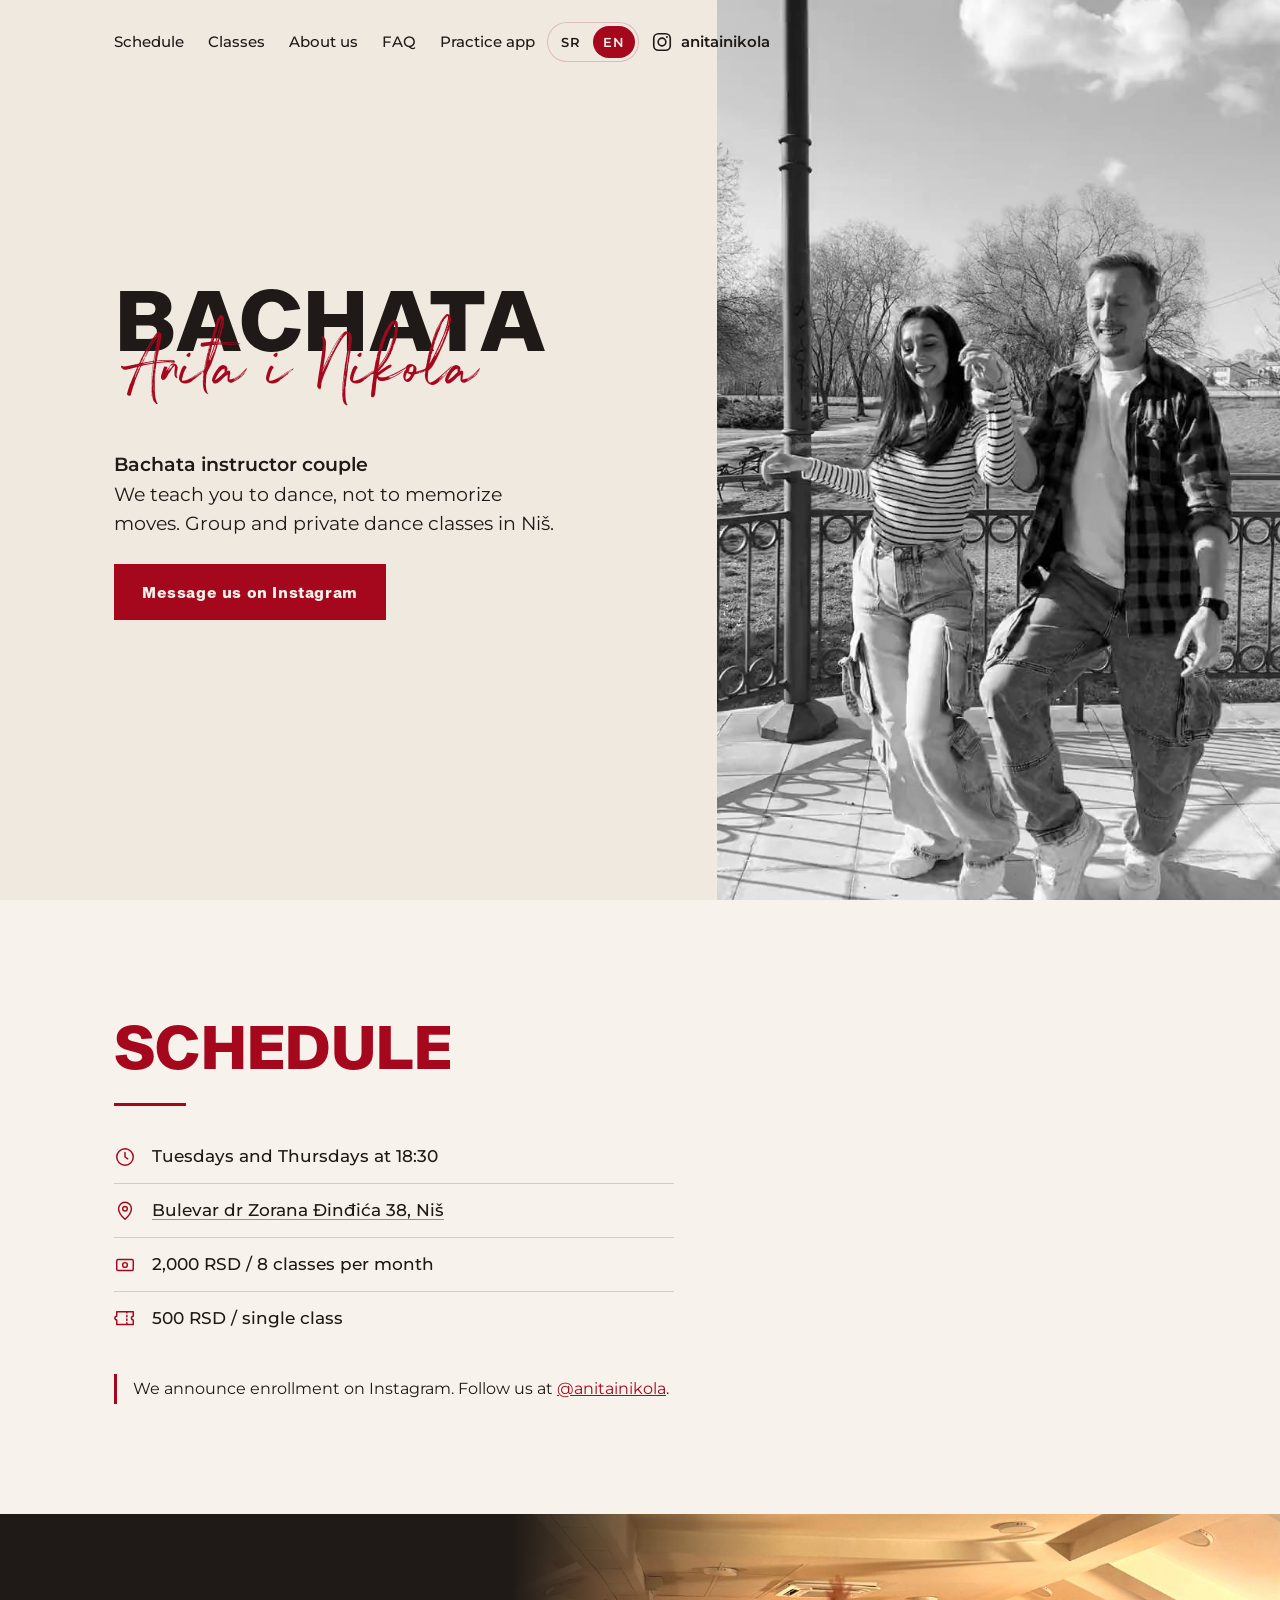
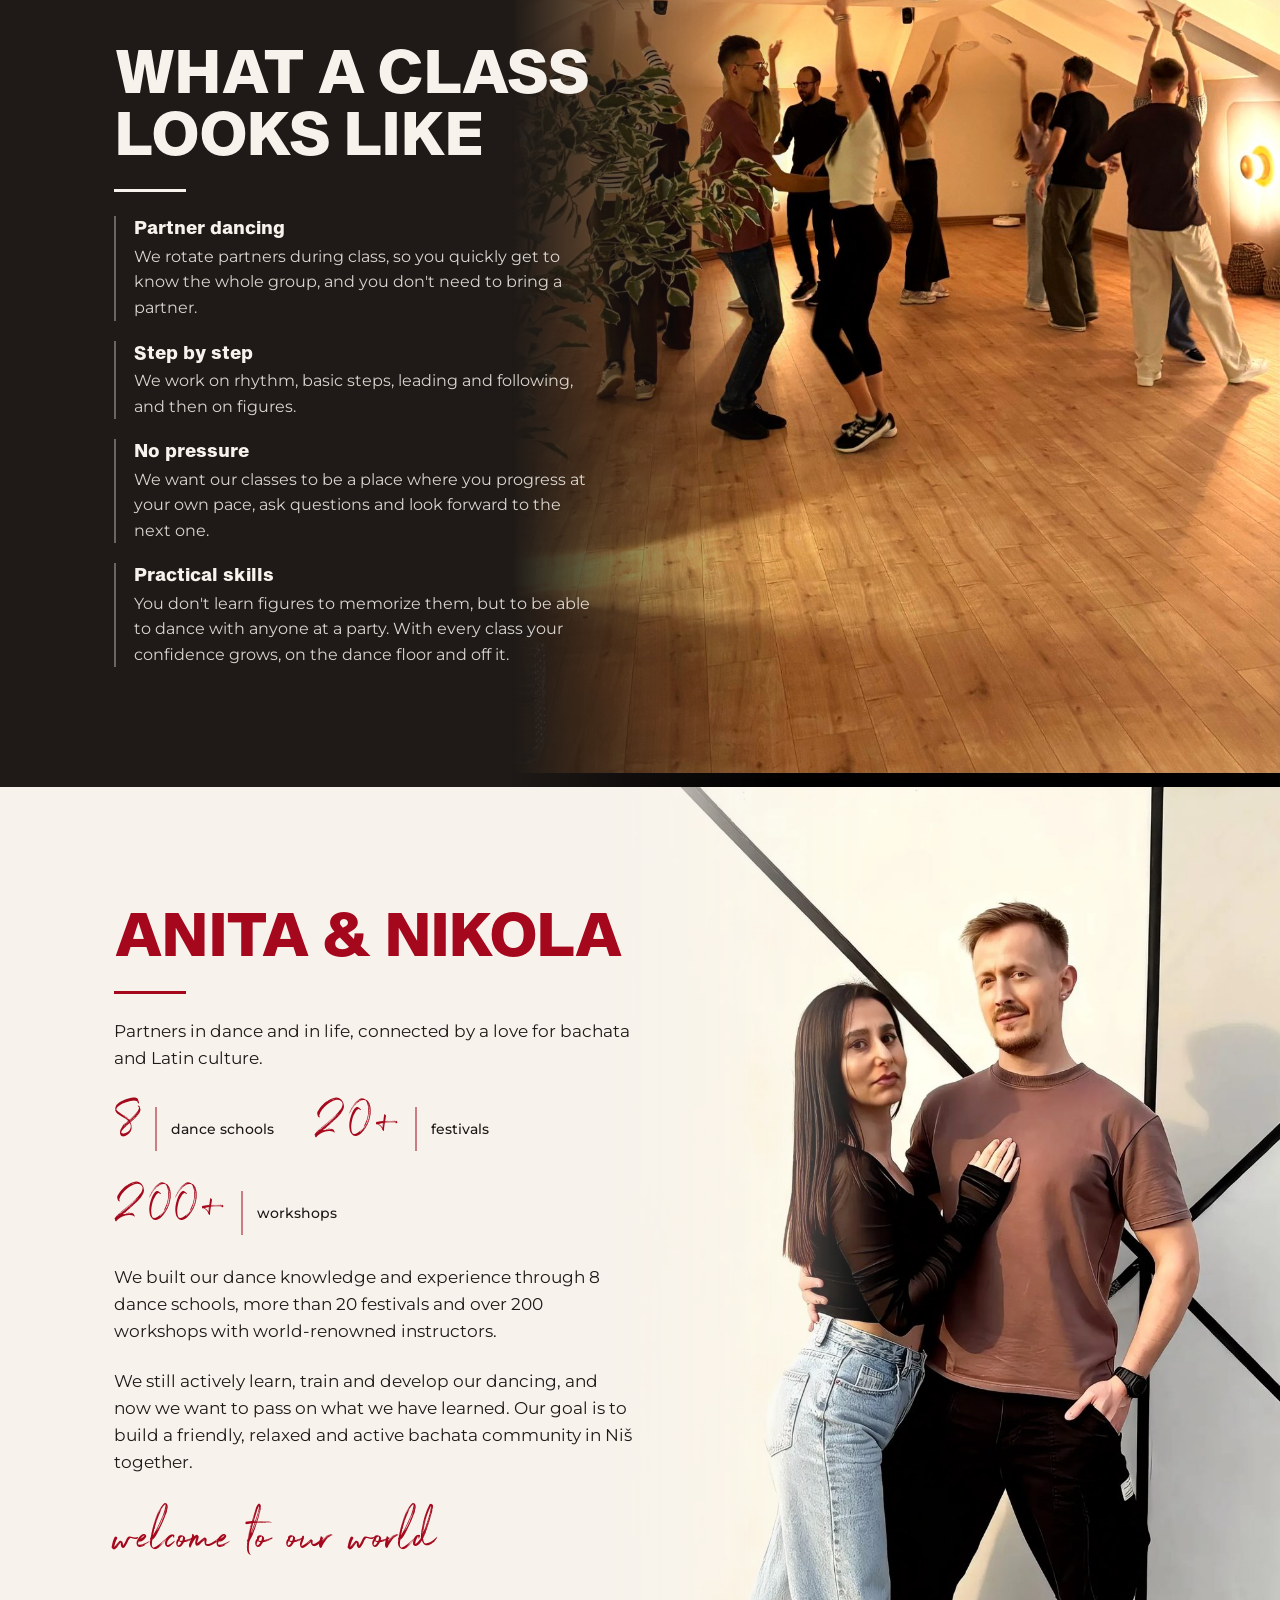
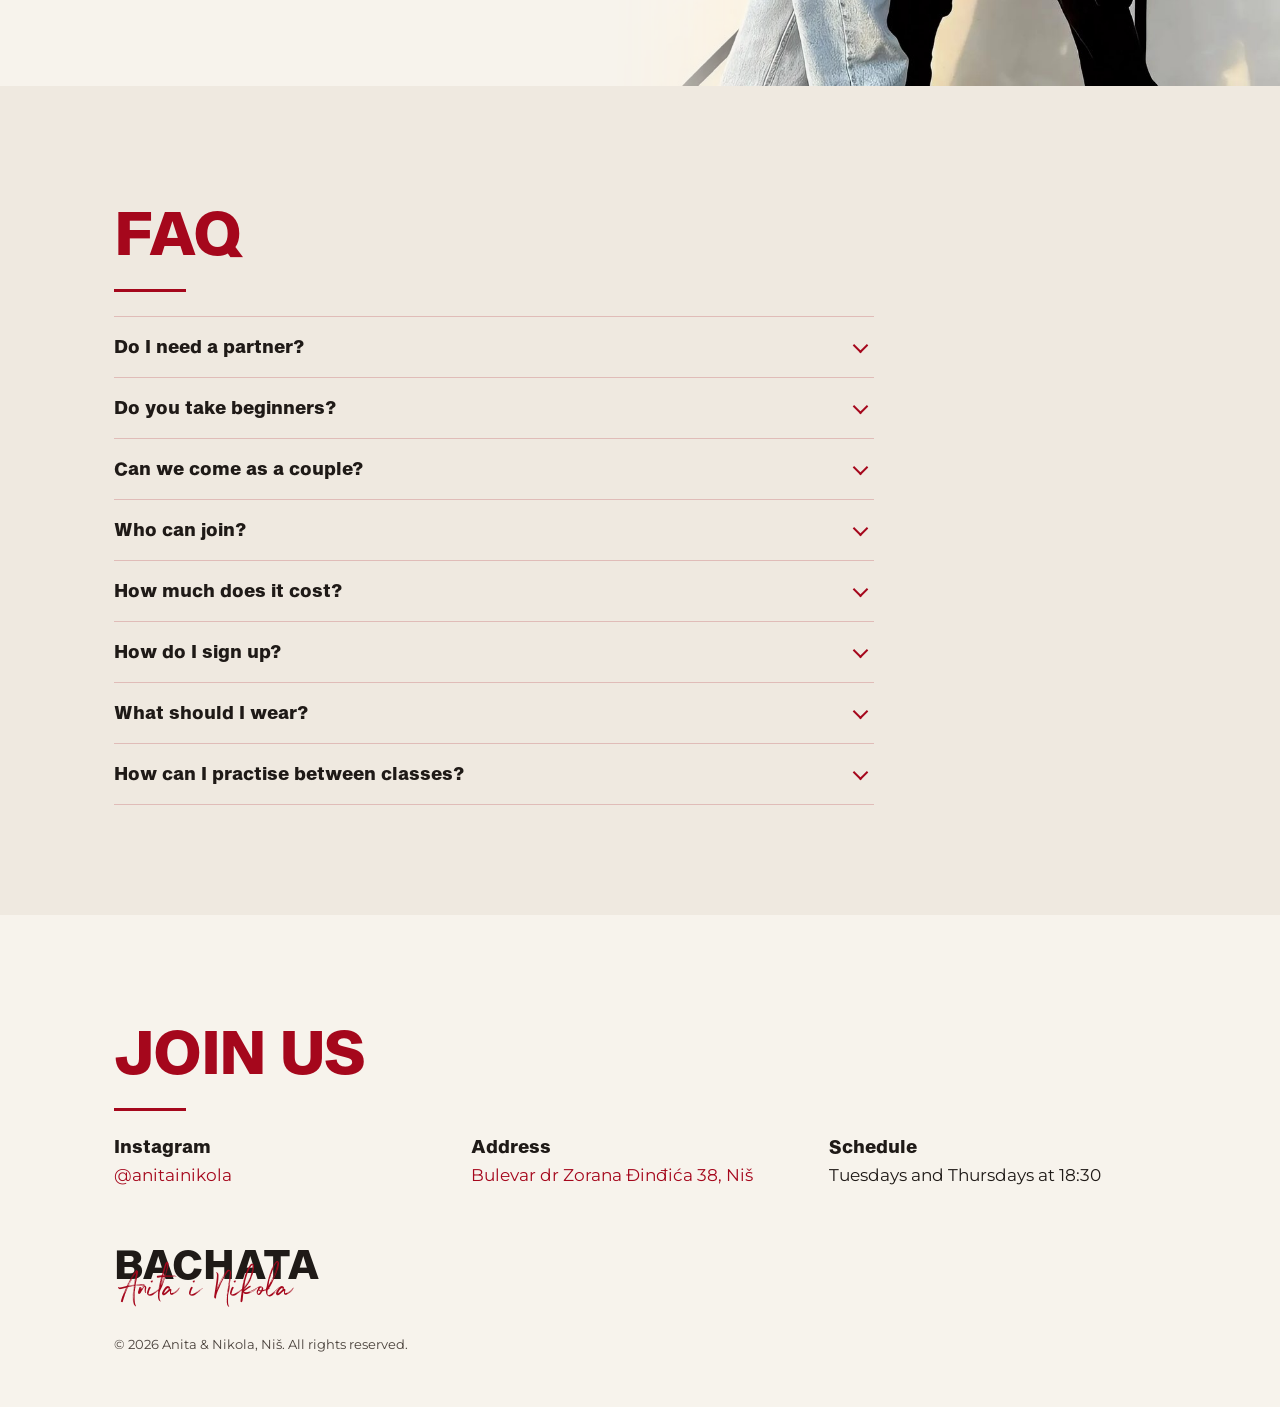
==== commit f0fa7051: "Vežbe: ulaz sa šifrom kluba, javna stranica o aplikaciji, linkovi sa početne strane i sitemap Co-Aut" ====
--- a/en/index.html
+++ b/en/index.html
@@ -85,6 +85,7 @@
           <a href="#classes">Classes</a>
           <a href="#about">About us</a>
           <a href="#faq">FAQ</a>
+          <a href="/practice/about/" hreflang="sr">Practice app</a>
         </nav>
         <div class="lang" role="group" aria-label="Language">
           <a href="/" lang="sr" hreflang="sr">SR</a>
@@ -185,6 +186,10 @@
           <summary>What should I wear?</summary>
           <p>Comfortable clothes you can move freely in, and a spare pair of sneakers that you only wear in the studio.</p>
         </details>
+        <details>
+          <summary>How can I practise between classes?</summary>
+          <p>Our members use our <a href="/practice/about/" hreflang="sr">bachata practice app</a> (page in Serbian; the app itself is also in English): bachata songs split by instrument, counting, steps and an ear game.</p>
+        </details>
       </div>
     </div>
   </section>
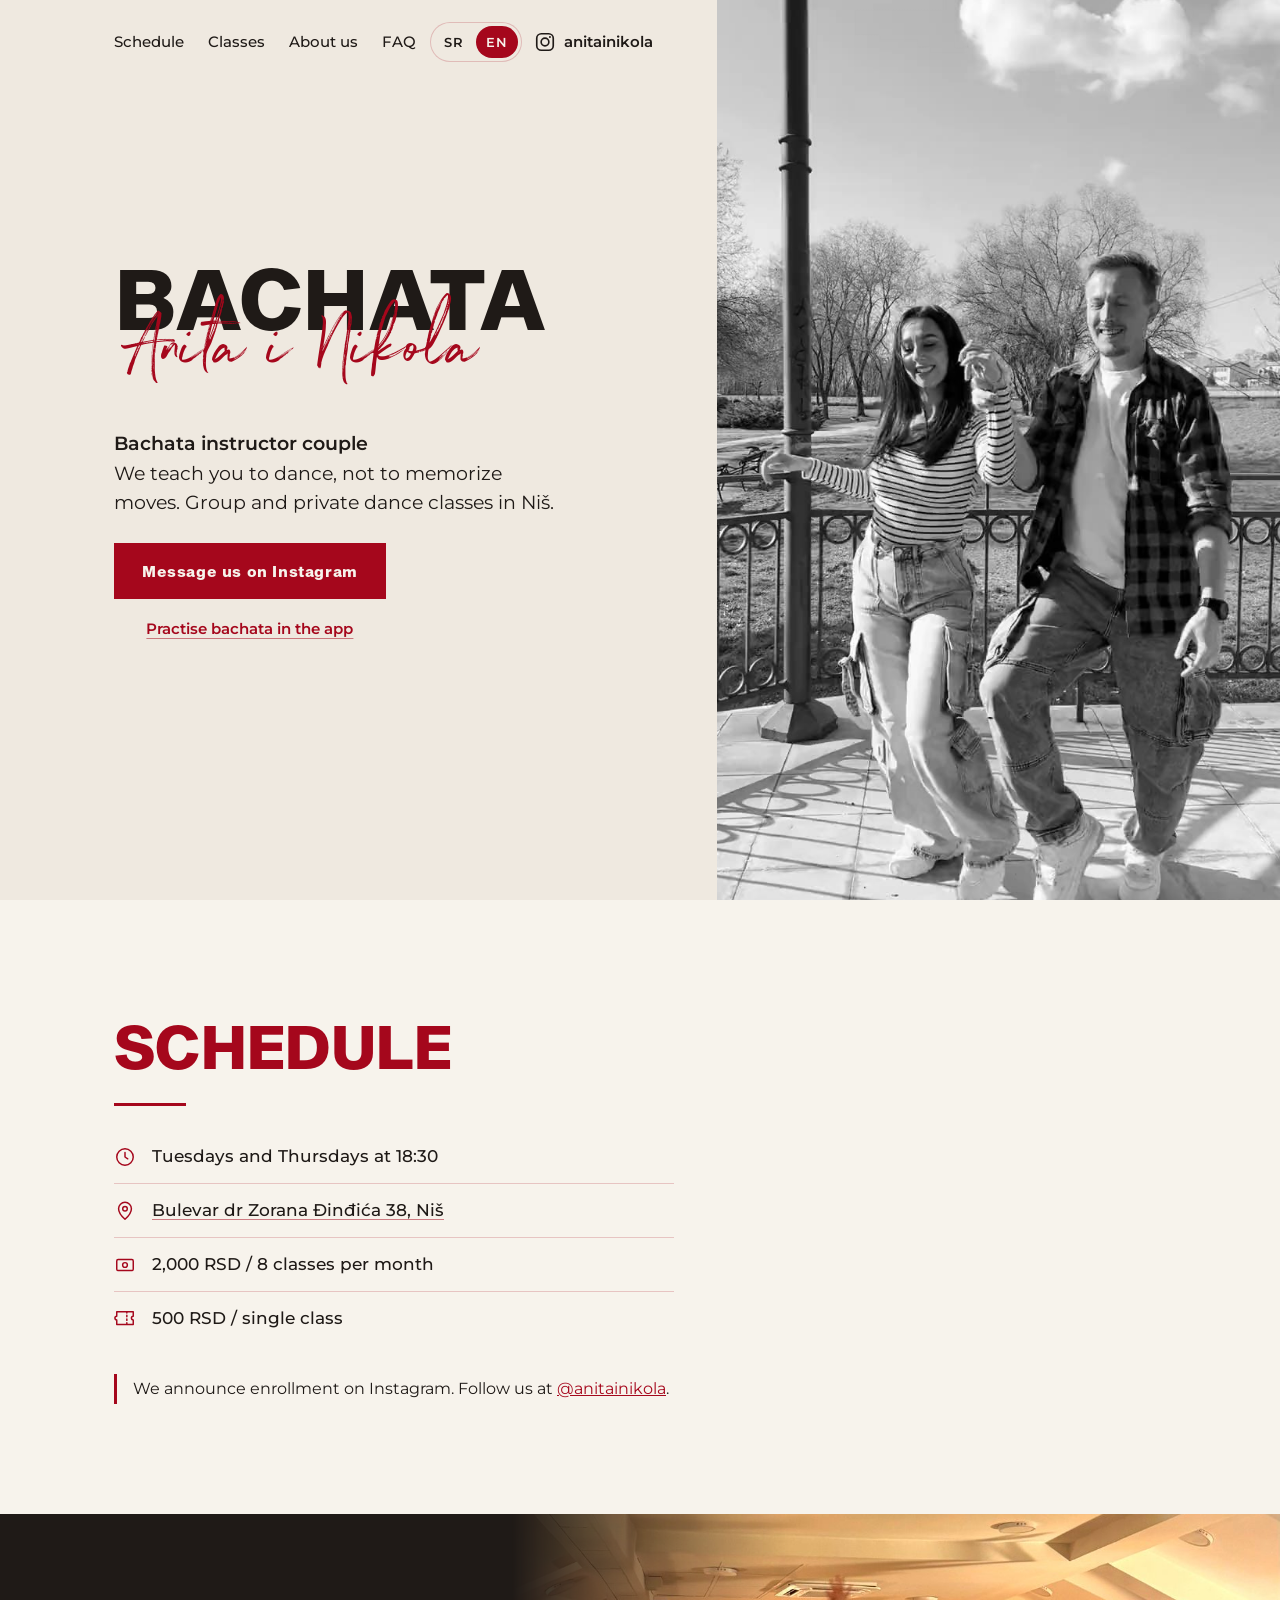
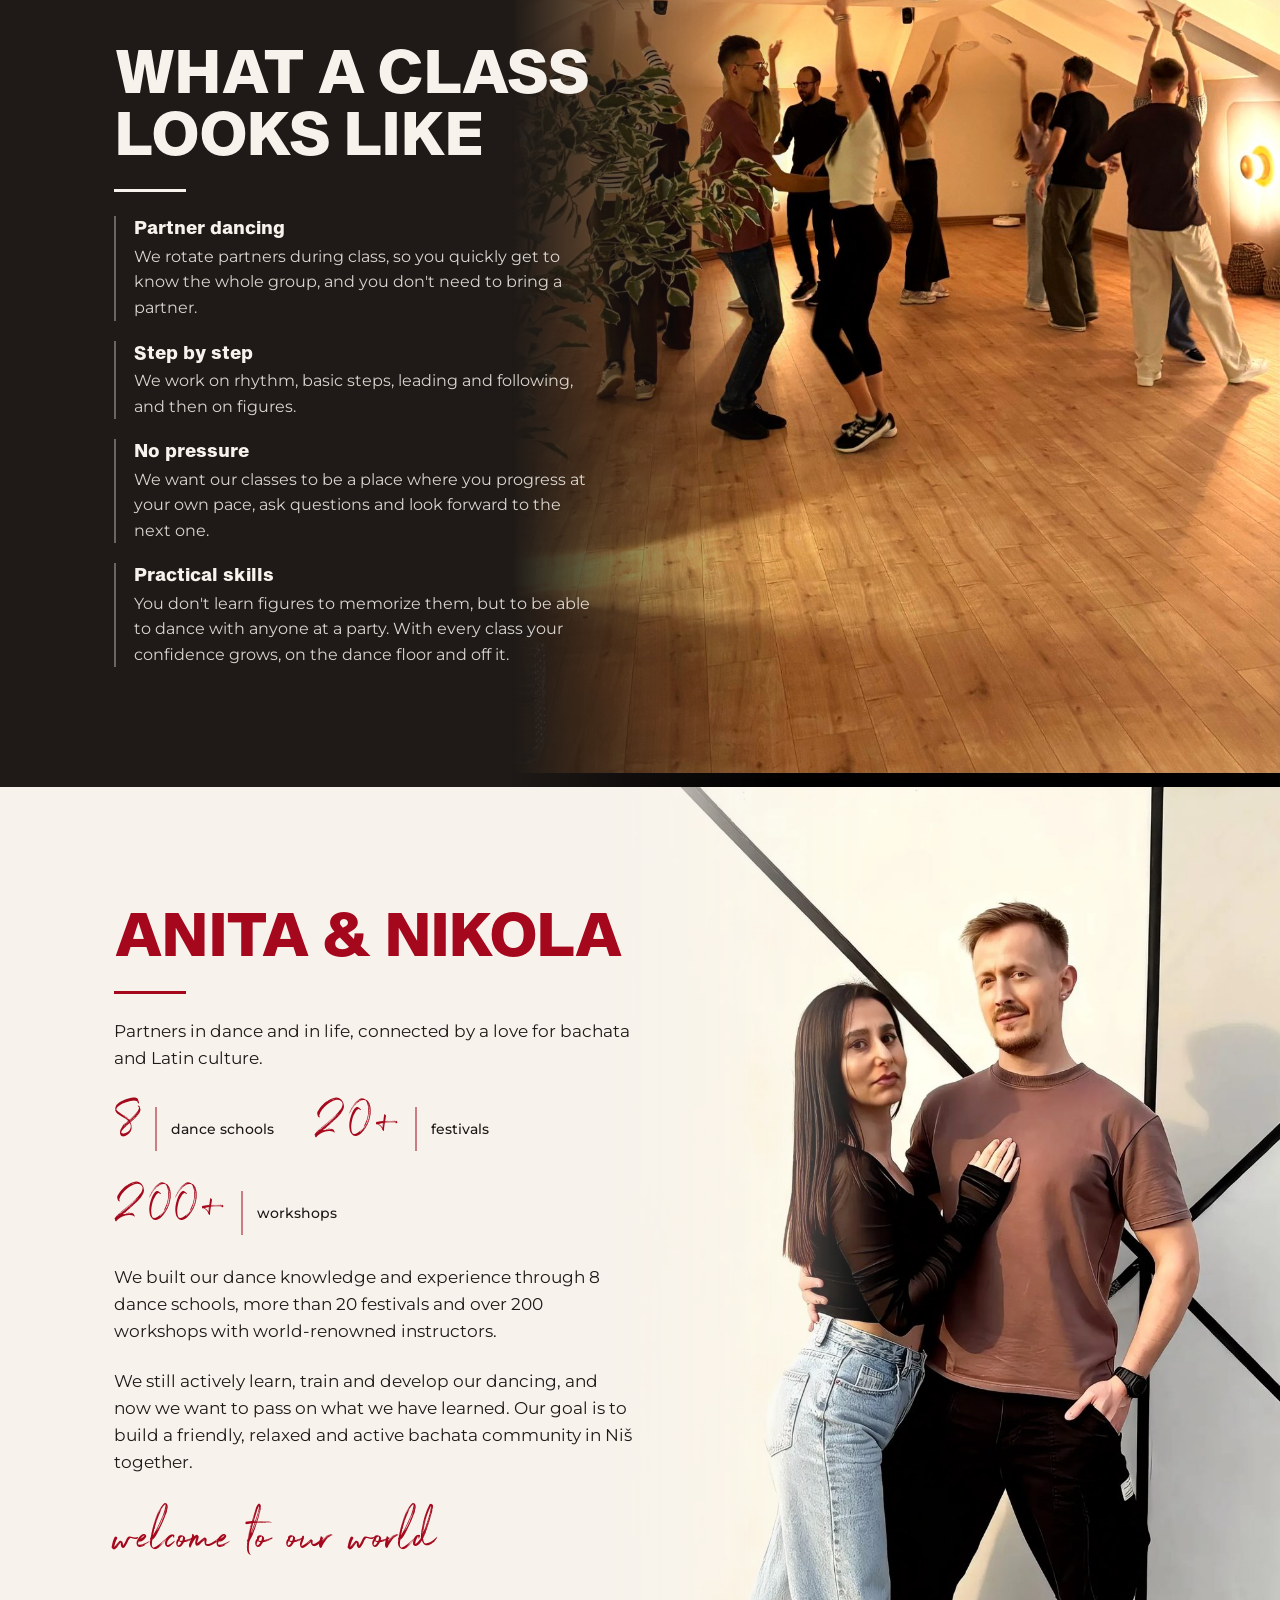
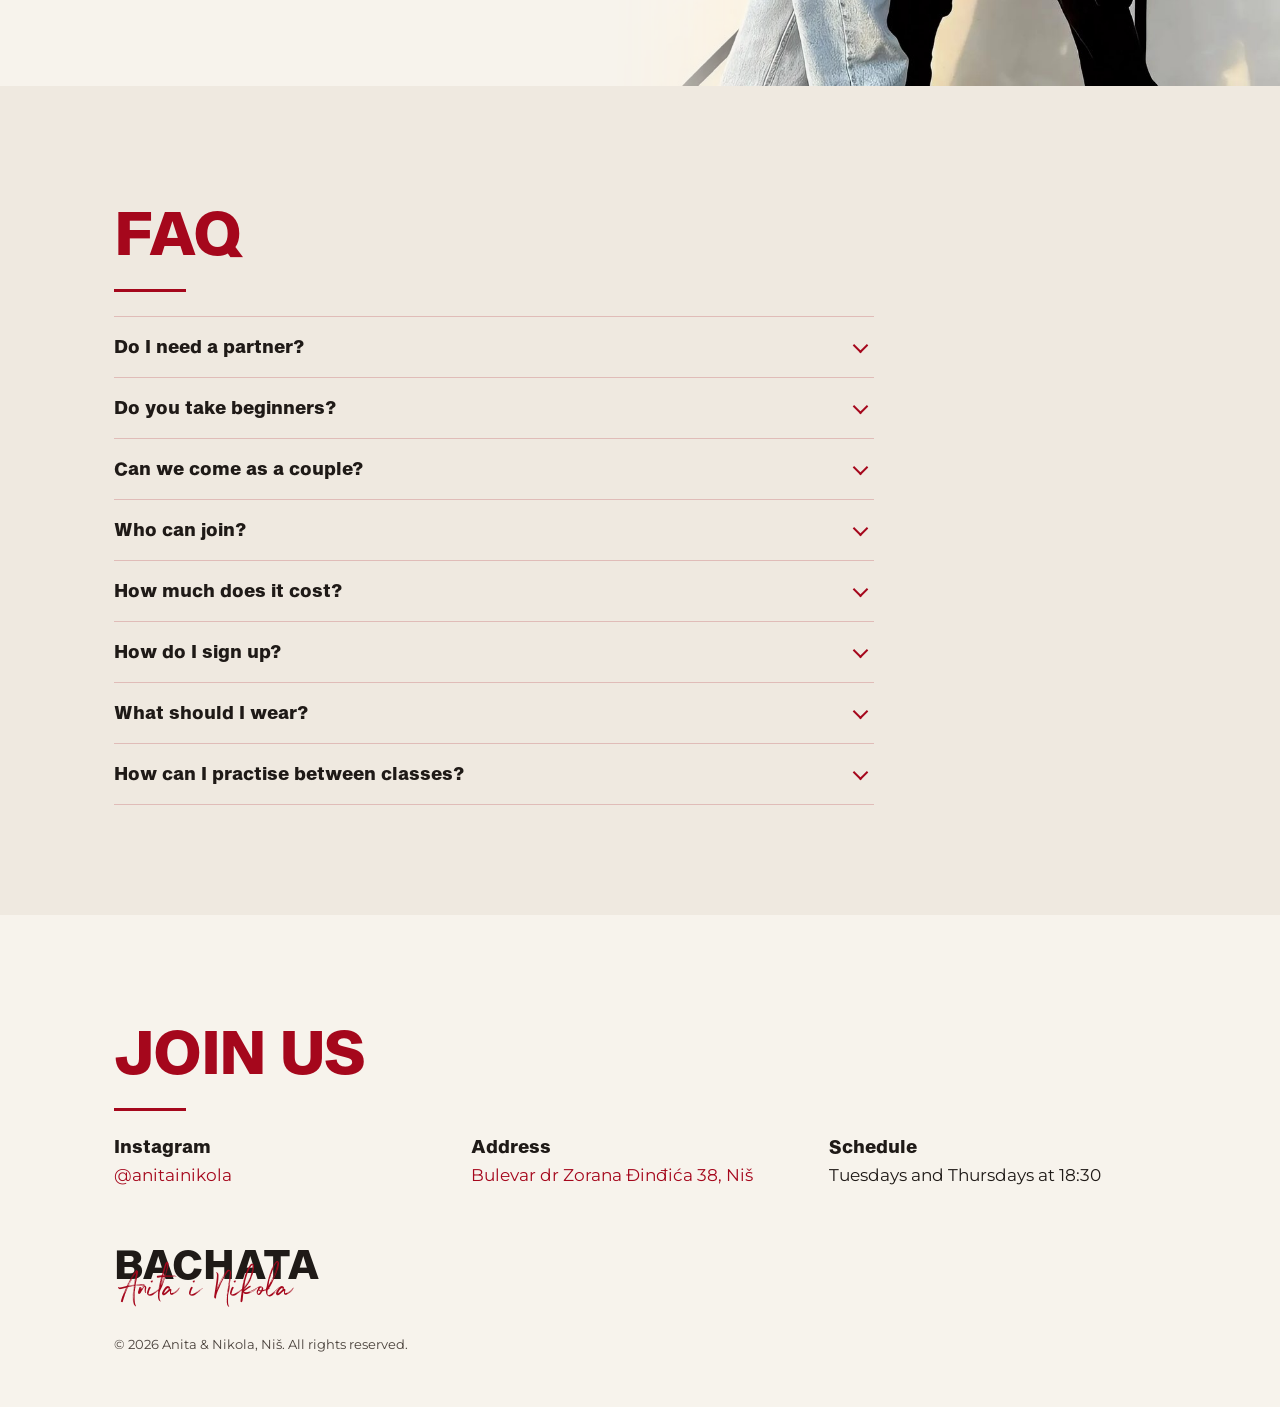
==== commit 3ff5cd49: "Početna: link ka aplikaciji ispod dugmeta za Instagram; Vežbe: bez napomene o promeni šifre Co-Autho" ====
--- a/en/index.html
+++ b/en/index.html
@@ -65,7 +65,7 @@
 }
 </script>
 
-<link rel="stylesheet" href="../css/site.css?v=6">
+<link rel="stylesheet" href="../css/site.css?v=10">
 </head>
 <body>
 
@@ -85,7 +85,6 @@
           <a href="#classes">Classes</a>
           <a href="#about">About us</a>
           <a href="#faq">FAQ</a>
-          <a href="/practice/about/" hreflang="sr">Practice app</a>
         </nav>
         <div class="lang" role="group" aria-label="Language">
           <a href="/" lang="sr" hreflang="sr">SR</a>
@@ -99,7 +98,10 @@
       <div>
         <h1 class="logo"><span class="word">Bachata</span><span class="hand">Anita i Nikola</span><span class="sr-only">: bachata and partner dance classes in Niš</span></h1>
         <p class="tagline"><strong>Bachata instructor couple</strong>We teach you to dance, not to memorize moves. Group and private dance classes in Niš.</p>
-        <a class="cta" id="hero-cta" href="https://ig.me/m/anitainikola">Message us on Instagram</a>
+        <div class="hero-actions">
+          <a class="cta" id="hero-cta" href="https://ig.me/m/anitainikola">Message us on Instagram</a>
+          <a class="hero-app" href="/practice/about/" hreflang="sr">Practise bachata in the app</a>
+        </div>
       </div>
     </div>
   </div>
--- a/css/site.css
+++ b/css/site.css
@@ -183,6 +183,11 @@
 .hero .cta { background: var(--paper); color: var(--red); }
 .hero .cta:hover { background: #fff; }
 .hero .cta:active { background: var(--cream); }
+/* the practice app, a quiet link under the main button */
+/* the button and the app link under it, centred on the button */
+.hero-actions { display: grid; }
+.hero-app { justify-self: center; margin-top: 18px; color: var(--paper); font-weight: 600; font-size: 15px; text-underline-offset: 4px; text-decoration-color: rgba(247, 243, 236, 0.5); }
+.hero-app:hover { text-decoration-color: var(--paper); }
 
 section { padding: 64px 0; }
 .alt { background: var(--paper); }
@@ -291,6 +296,7 @@
   .logo .hand { font-size: 92px; }
   .hero .logo .hand { font-size: 84px; }
   .cta { display: inline-flex; }
+  .hero-actions { width: max-content; max-width: 100%; }
   .bar .cta { display: flex; }
   .stats { display: flex; flex-wrap: wrap; gap: 26px 40px; }
   .stat { flex-direction: row; align-items: center; gap: 14px; }
@@ -327,6 +333,8 @@
   .logo .hand { font-size: clamp(80px, 6.3vw, 104px); }
   .hero .tagline { color: var(--ink); font-size: 19px; margin-top: 30px; }
   .hero .cta { background: var(--red); color: var(--paper); }
+  .hero-app { color: var(--red); text-decoration-color: var(--red-50); }
+  .hero-app:hover { text-decoration-color: var(--red); }
   .hero .cta:hover { background: var(--red-hover); }
   .hero .cta:active { background: var(--red-press); }
 
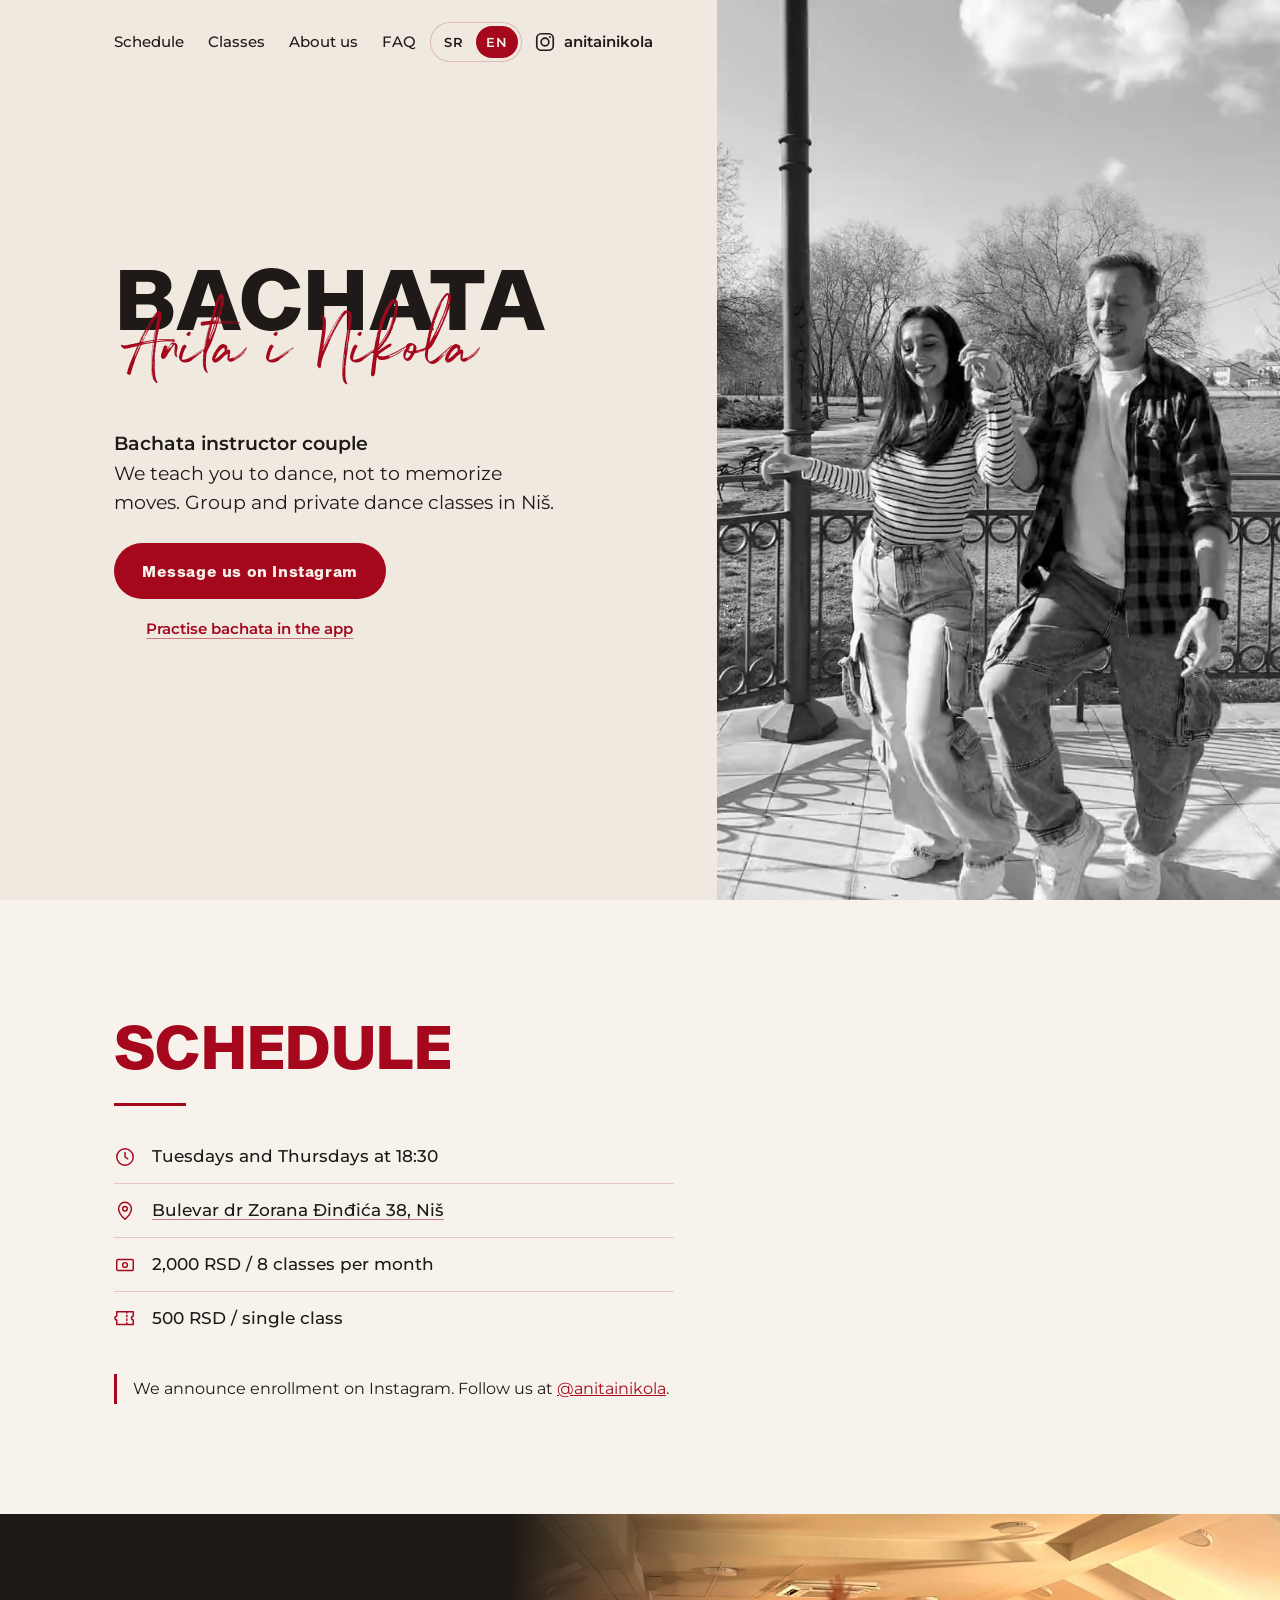
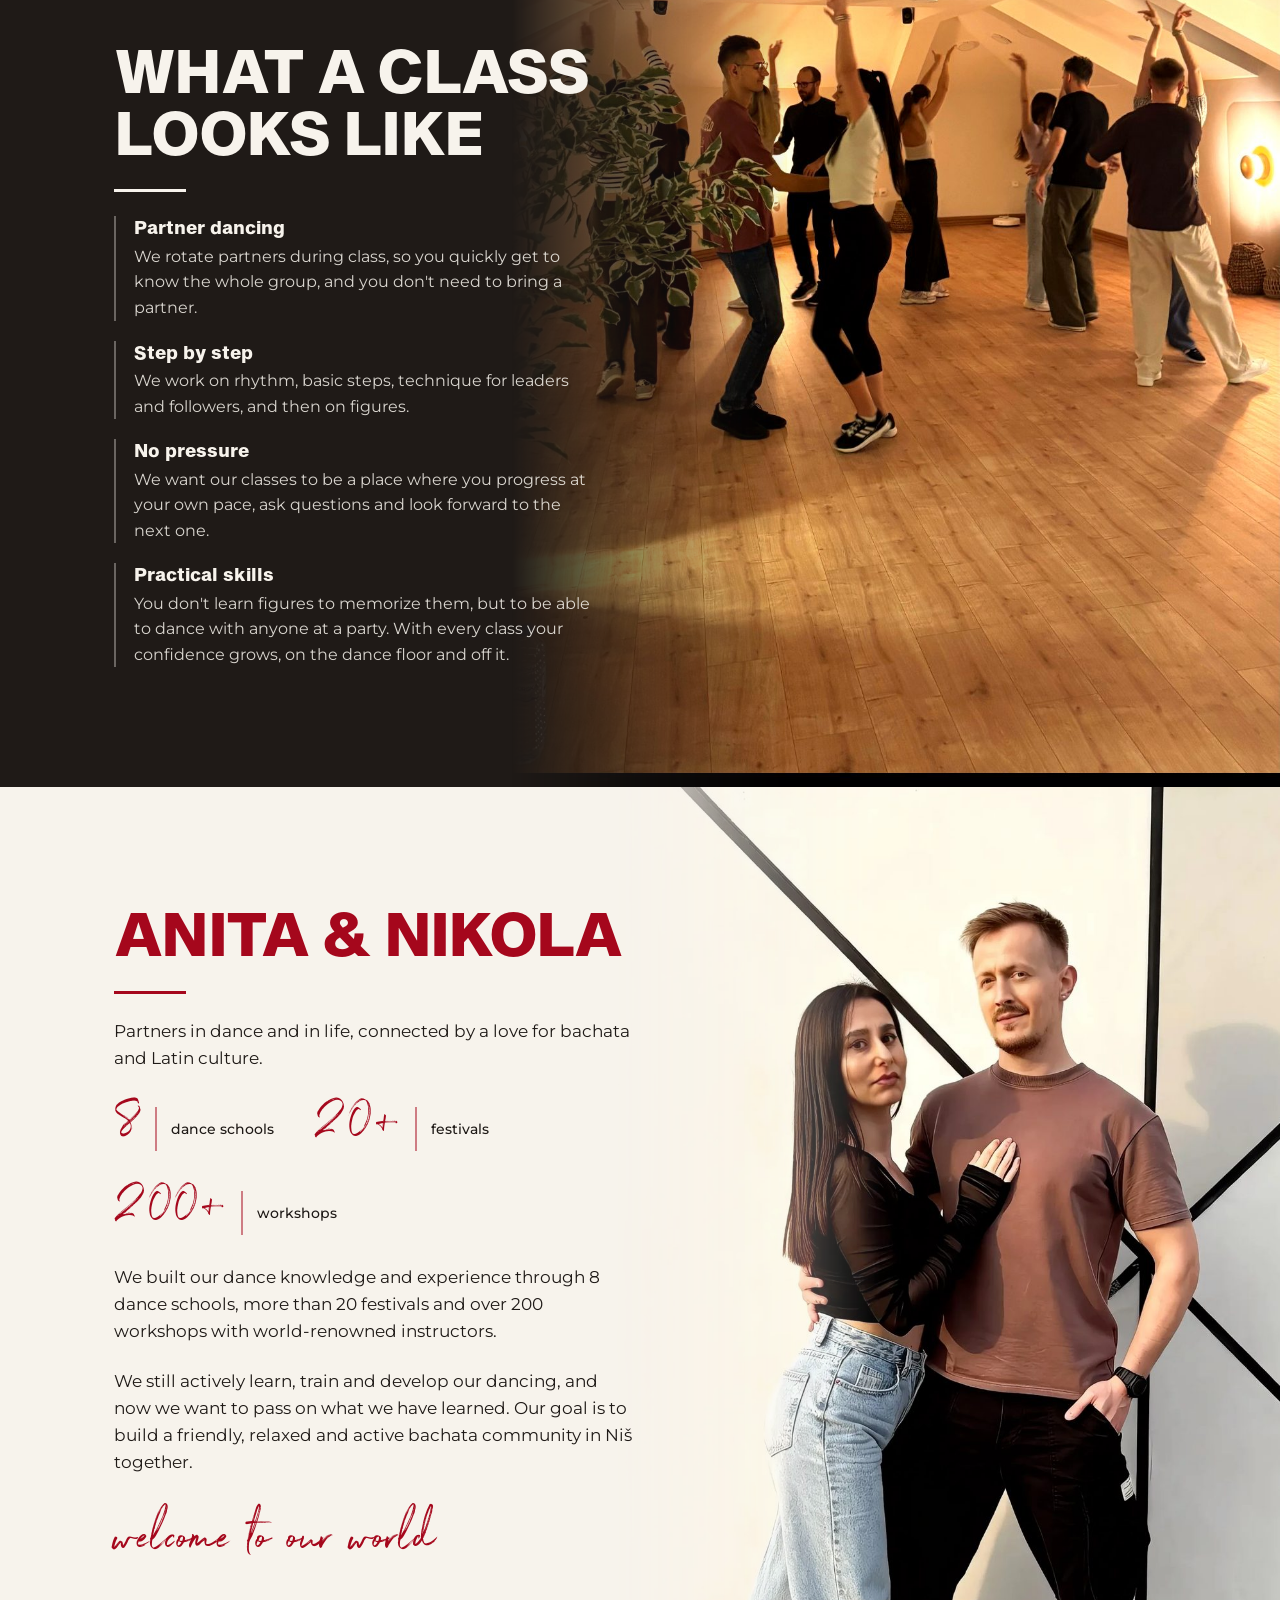
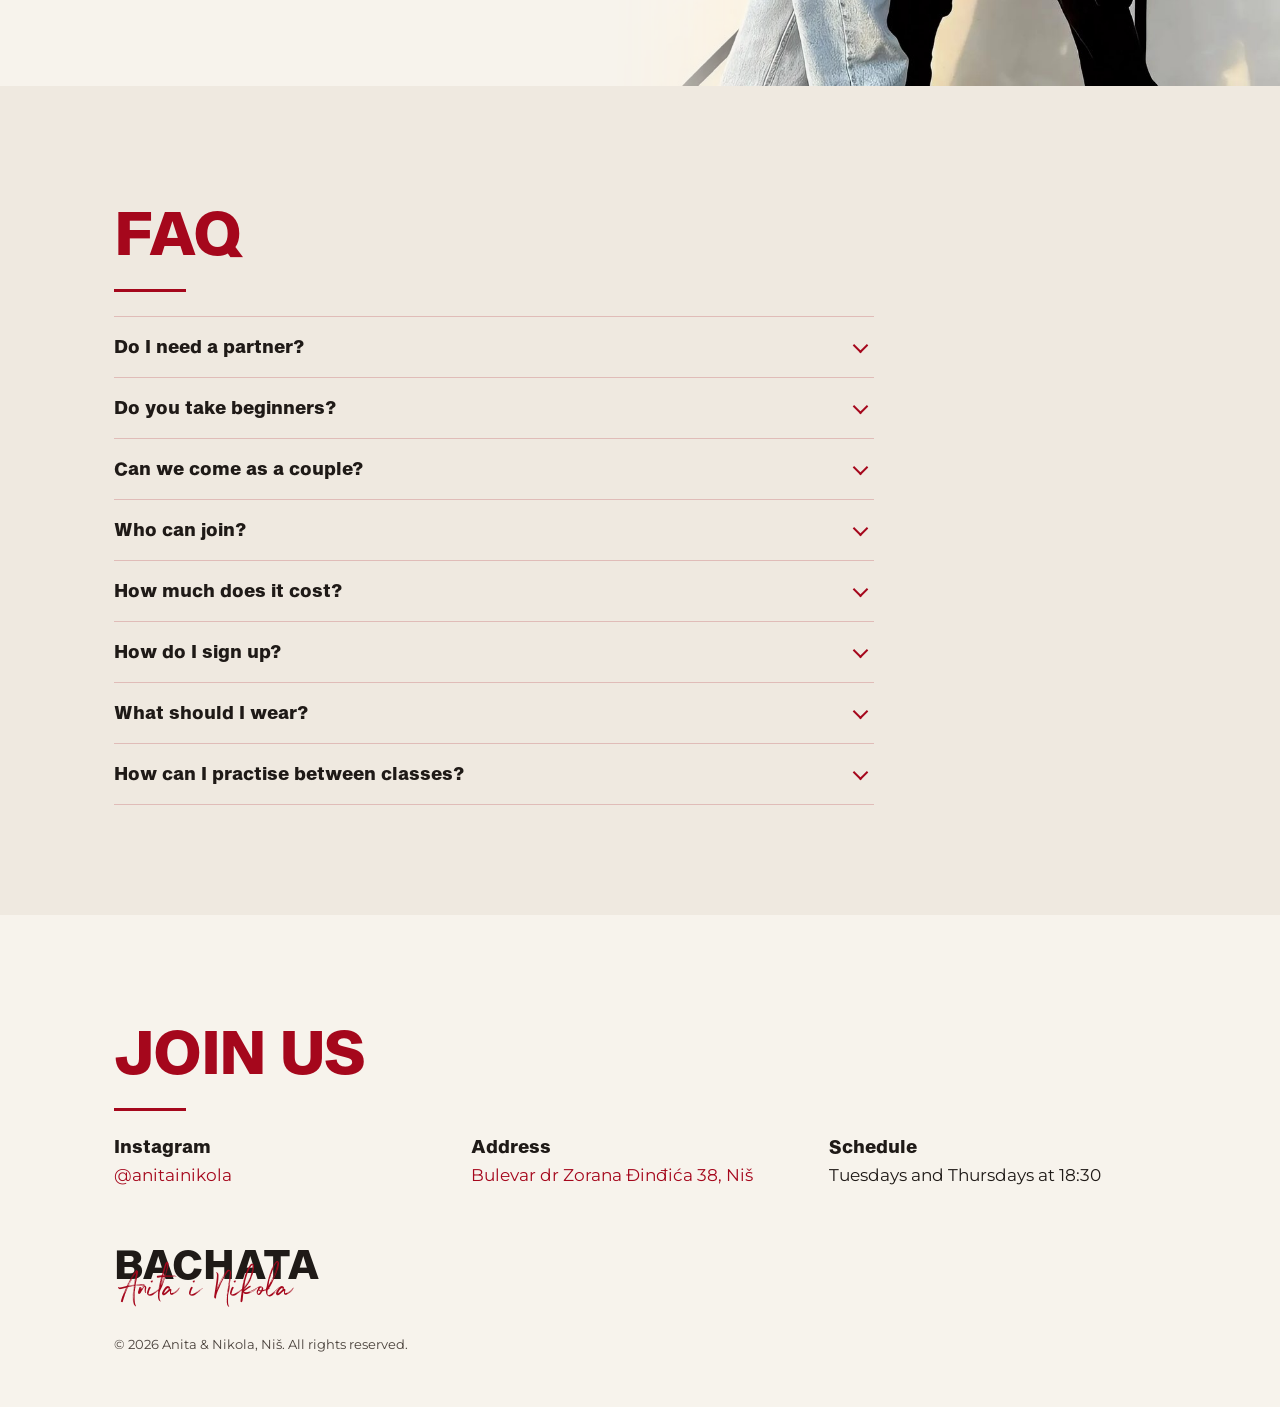
==== commit 8f604623: "Sajt: pill dugmad, leader/follower; Vežbe: tekstovi bez Viber grupe, novi snimci ekrana, crveni link" ====
--- a/en/index.html
+++ b/en/index.html
@@ -65,7 +65,7 @@
 }
 </script>
 
-<link rel="stylesheet" href="../css/site.css?v=10">
+<link rel="stylesheet" href="../css/site.css?v=11">
 </head>
 <body>
 
@@ -128,7 +128,7 @@
         <div class="rule"></div>
         <ul class="points">
           <li><h3>Partner dancing</h3><p>We rotate partners during class, so you quickly get to know the whole group, and you don't need to bring a partner.</p></li>
-          <li><h3>Step by step</h3><p>We work on rhythm, basic steps, leading and following, and then on figures.</p></li>
+          <li><h3>Step by step</h3><p>We work on rhythm, basic steps, technique for leaders and followers, and then on figures.</p></li>
           <li><h3>No pressure</h3><p>We want our classes to be a place where you progress at your own pace, ask questions and look forward to the next one.</p></li>
           <li><h3>Practical skills</h3><p>You don't learn figures to memorize them, but to be able to dance with anyone at a party. With every class your confidence grows, on the dance floor and off it.</p></li>
         </ul>
--- a/css/site.css
+++ b/css/site.css
@@ -102,6 +102,7 @@
   text-decoration: none;
   text-align: center;
   transition: background var(--dur) var(--ease), color var(--dur) var(--ease);
+  border-radius: 999px; /* pill, like the app */
 }
 .cta:hover { background: var(--red-hover); }
 .cta:active { background: var(--red-press); }
